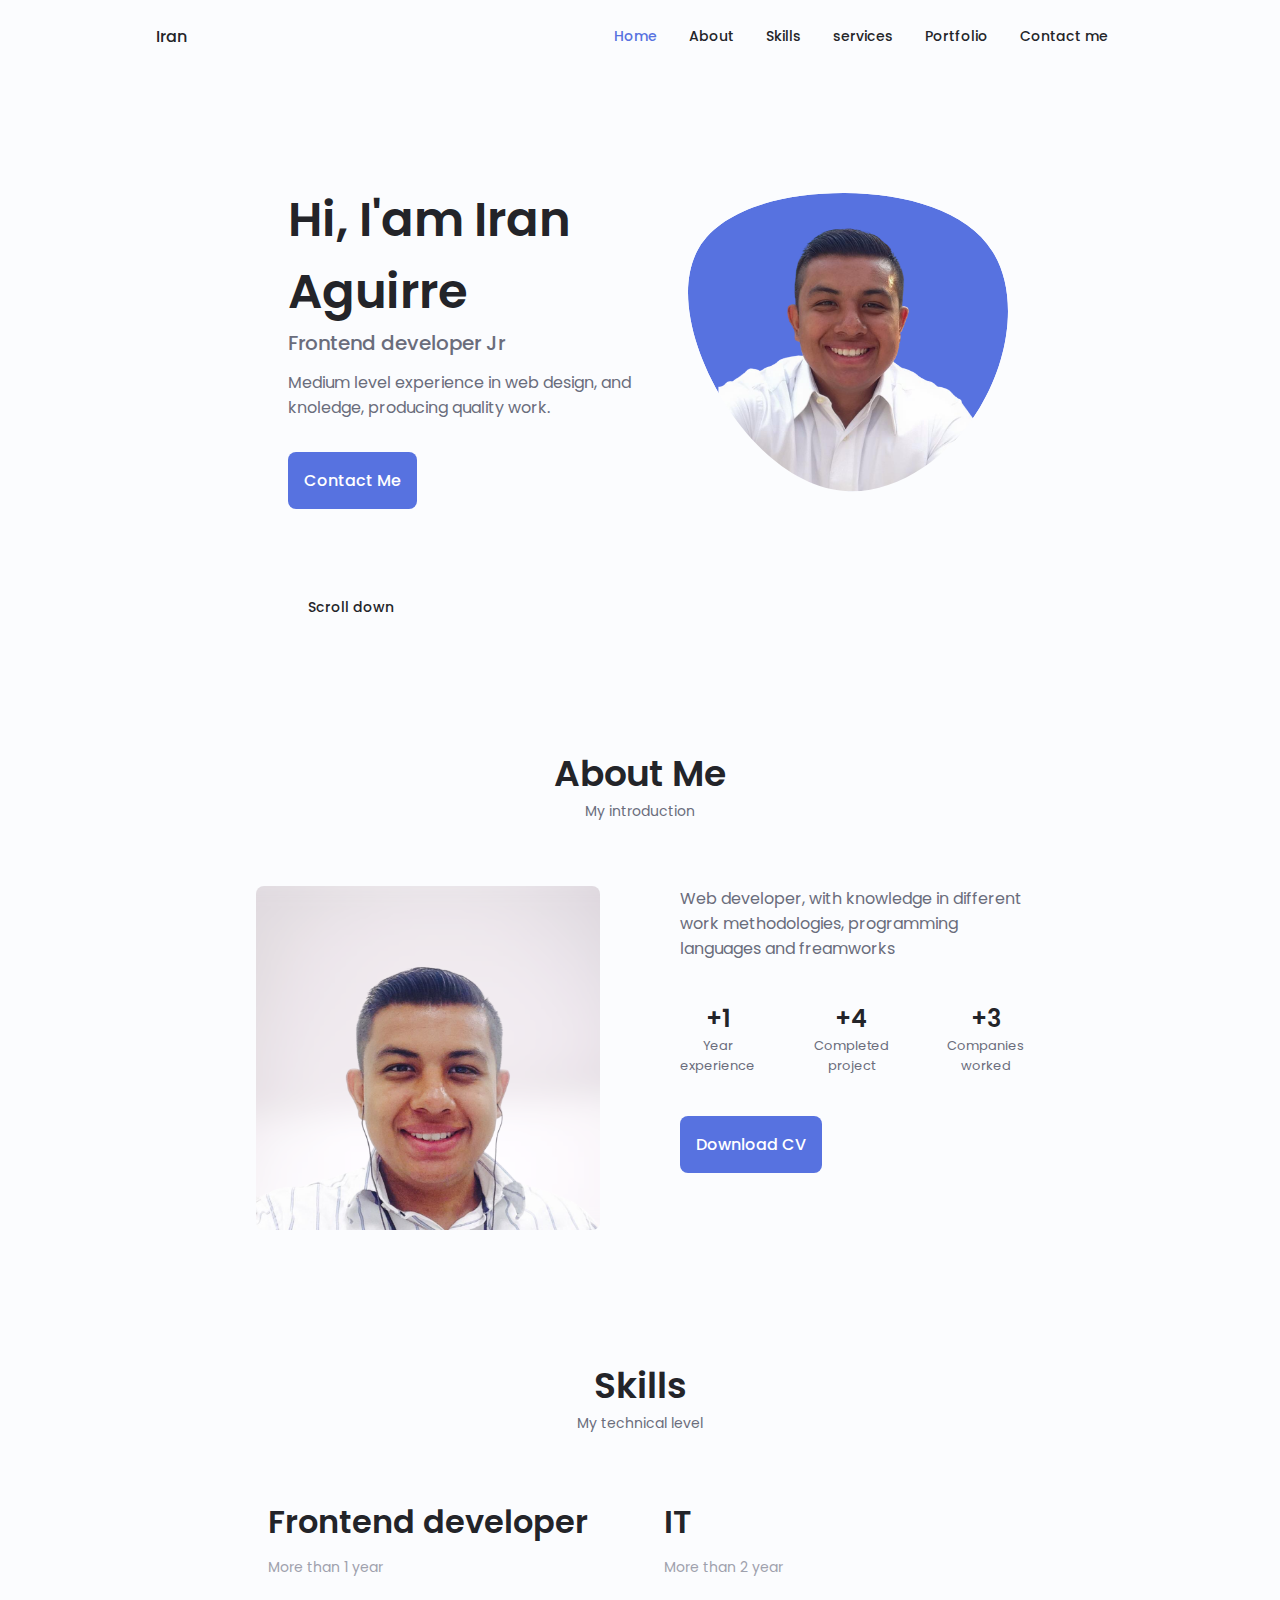
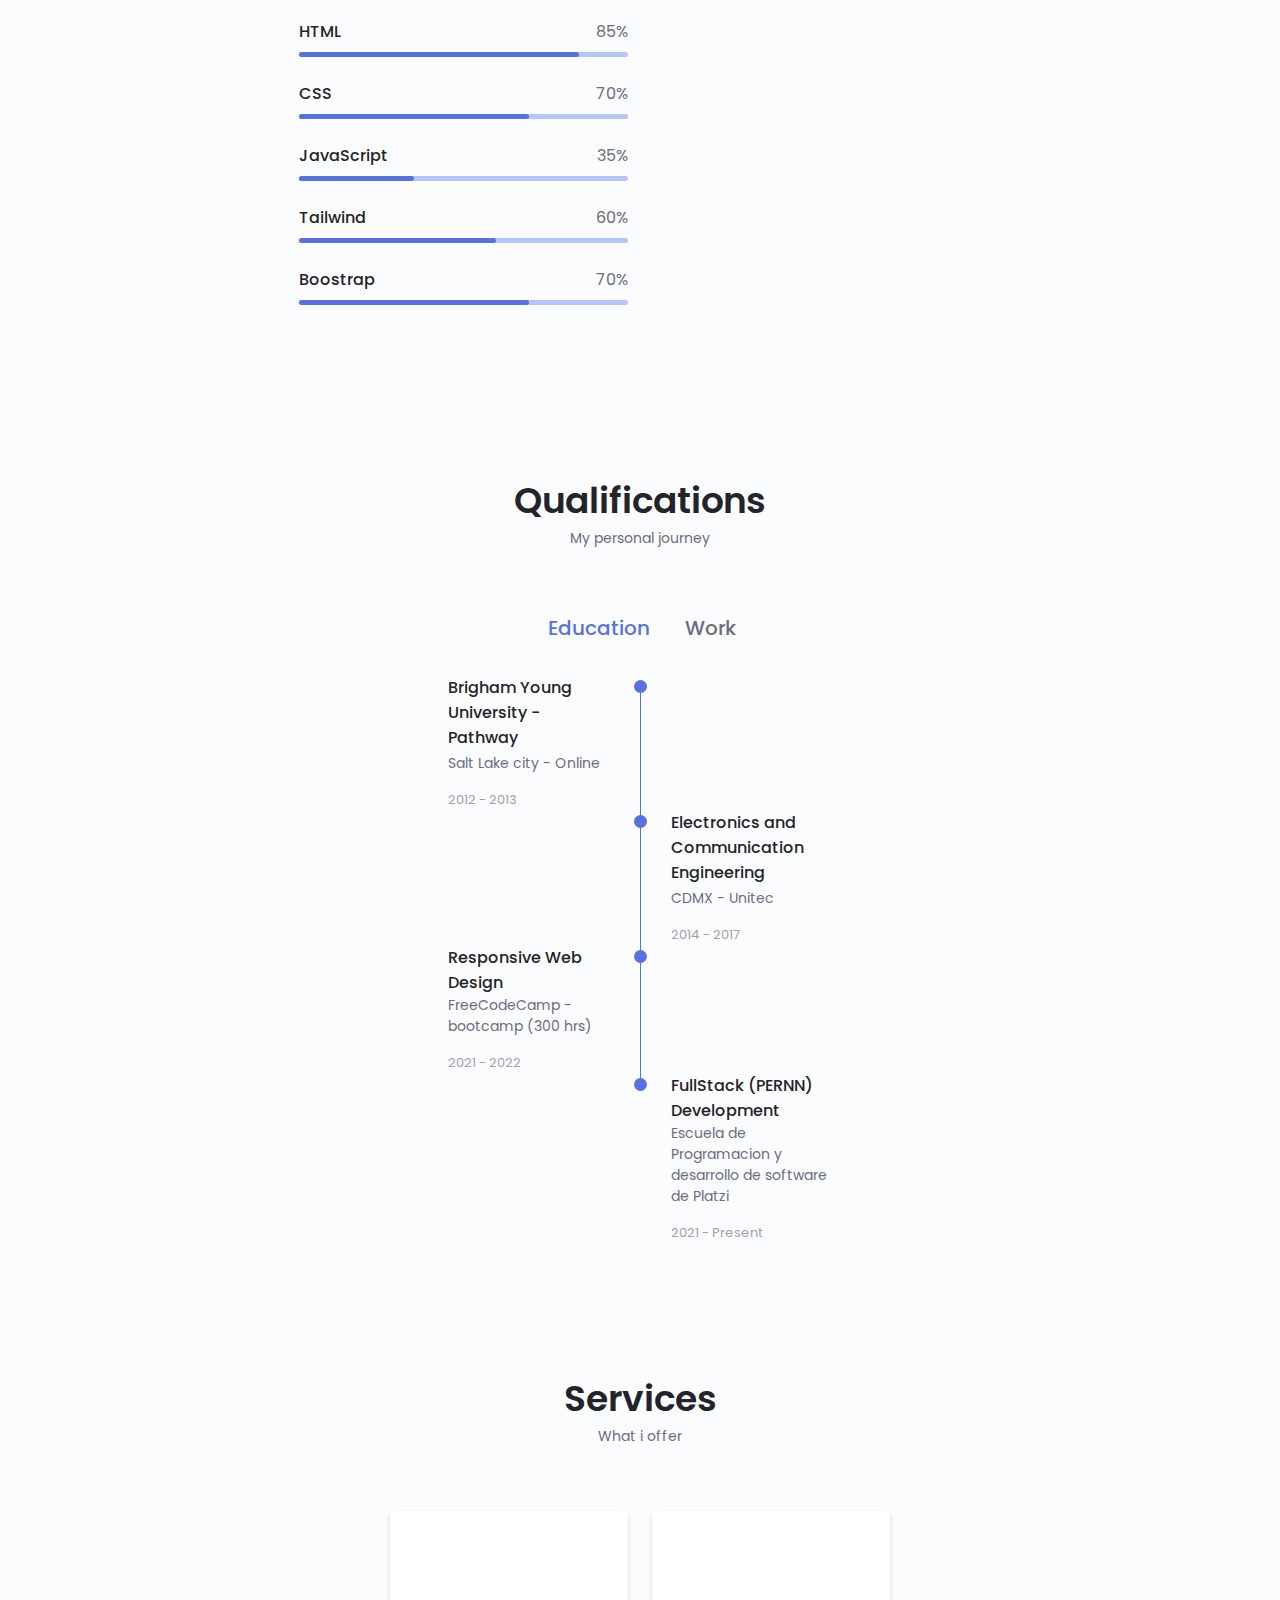
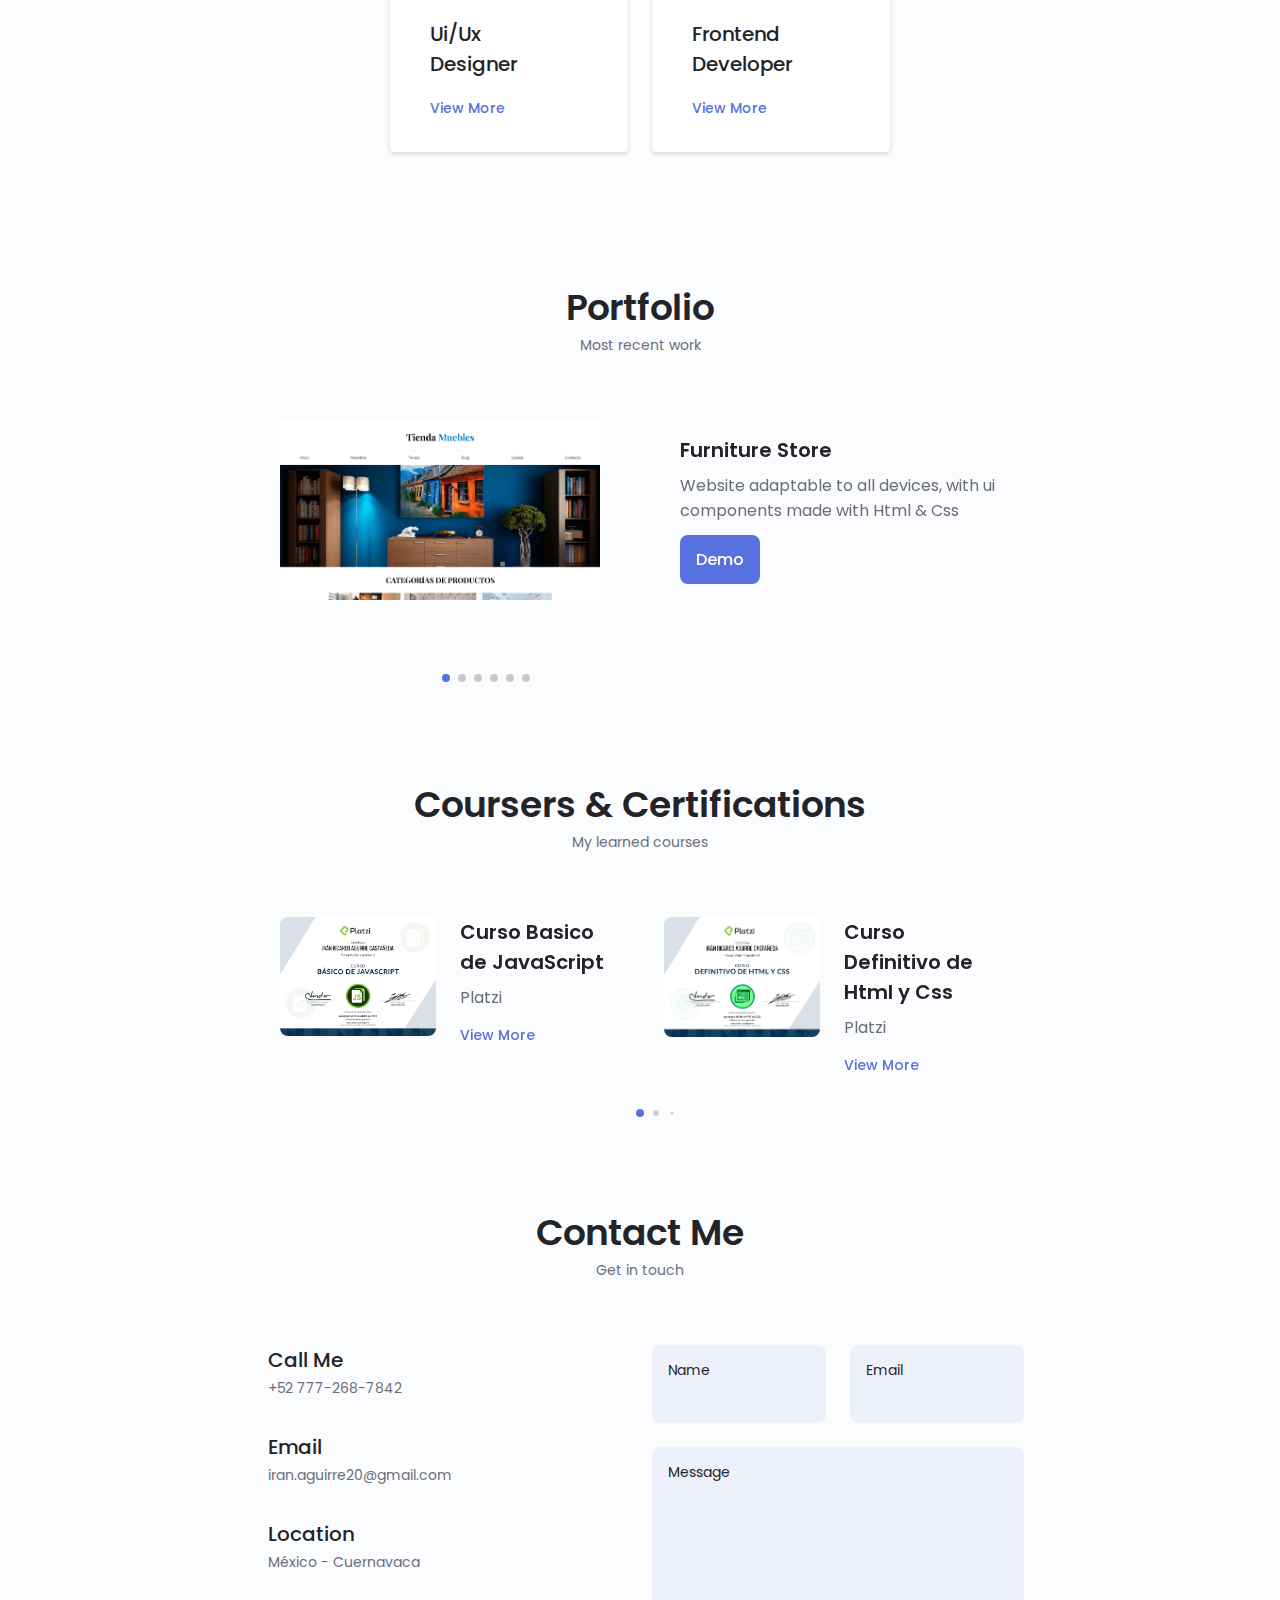
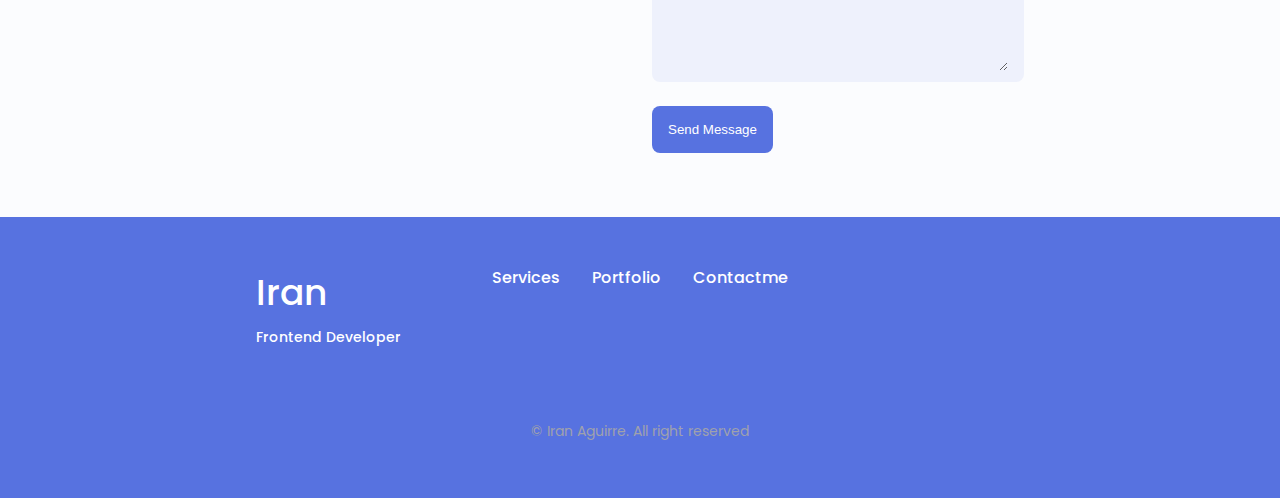
==== index.html @ 3c0501d8 "first commit" ====
<!DOCTYPE html>
    <html lang="en">
    <head>
        <meta charset="UTF-8">
        <meta name="viewport" content="width=device-width, initial-scale=1.0">

        <!--==================== UNICONS ====================-->
        <link rel="stylesheet" href="https://unicons.iconscout.com/release/v4.0.0/css/line.css">
        
        <!--==================== SWIPER CSS ====================-->
        <link rel="stylesheet" href="assets/css/swiper-bundle.min.css">
        
        <!--==================== CSS ====================-->
        <link rel="preconnect" href="https://fonts.googleapis.com">
        <link rel="preconnect" href="https://fonts.gstatic.com" crossorigin>
        <link href="https://fonts.googleapis.com/css2?family=Poppins:wght@400;500;600&display=swap" rel="stylesheet"> 
        <link rel="stylesheet" href="./assets/css/styles.css">

        <title>Responsive Portfolio Website</title>
    </head>
    <body>
        <!--==================== HEADER ====================-->
        <header class="header" id="header">
            <nav class="nav container">
                <a href="#" class="nav__logo">Iran</a>

                <div class="nav__menu" id="nav-menu">
                    <ul class="nav__list grid" >
                        <li class="nav__item">
                            <a href="#home" class="nav__link active-link">
                                <i class="uil uil-estate nav__icon"></i> Home
                            </a>
                        </li>
                        <li class="nav__item">
                            <a href="#about" class="nav__link">
                                <i class="uil uil-user nav__icon"></i> About
                            </a>
                        </li>
                        <li class="nav__item">
                            <a href="#skills" class="nav__link">
                                <i class="uil uil-file-alt nav__icon"></i> Skills
                            </a>
                        </li>
                        <li class="nav__item">
                            <a href="#services" class="nav__link">
                                <i class="uil uil-file-alt nav__icon"></i> services
                            </a>
                        </li>
                        <li class="nav__item">
                            <a href="#portfolio" class="nav__link">
                                <i class="uil uil-scenery nav__icon"></i> Portfolio
                            </a>
                        </li>
                        <li class="nav__item">
                            <a href="#contact" class="nav__link">
                                <i class="uil uil-message nav__icon"></i> Contact me
                            </a>
                        </li>
                    </ul>
                    <i class="uil uil-times nav__close" id="nav-close"></i>
                </div>
                <div class="nav__btns">
                    <!-- Theme change button -->
                    <i class="uil uil-moon change-theme" id="theme-button"></i>


                    <div class="nav__toggle" id="nav-toggle">
                        <i class="uil uil-apps"></i>
                    </div>
                </div>
            </nav>
        </header>

        <!--==================== MAIN ====================-->
        <main class="main">
            <!--==================== HOME ====================-->
            <section class="home section" id="home">
                <div class="home__container container grid">
                    <div class="home__content grid">
                        <div class="home__social">
                            <a href="https://www.linkedin.com/in/iran-aguirre-657a30101" target="_blank" class="home__social-icon">
                                <i class="uil uil-linkedin"></i>
                            </a>
                            
                            <a href="https://github.com/iaguirre19" target="_blank" class="home__social-icon">
                                <i class="uil uil-github"></i>
                            </a>
                        </div>
                        <div class="home__img">
                            <svg class="home__blob" viewBox="0 0 200 187" xmlns="http://www.w3.org/2000/svg" xmlns:xlink="http://www.w3.org/1999/xlink">
                                <mask id="mask0" mask-type="alpha">
                                    <path d="M190.312 36.4879C206.582 62.1187 201.309 102.826 182.328 134.186C163.346 165.547 
                                    130.807 187.559 100.226 186.353C69.6454 185.297 41.0228 161.023 21.7403 129.362C2.45775 
                                    97.8511 -7.48481 59.1033 6.67581 34.5279C20.9871 10.1032 59.7028 -0.149132 97.9666 
                                    0.00163737C136.23 0.303176 174.193 10.857 190.312 36.4879Z"/>
                                </mask>
                                <g mask="url(#mask0)">
                                    <path d="M190.312 36.4879C206.582 62.1187 201.309 102.826 182.328 134.186C163.346 
                                    165.547 130.807 187.559 100.226 186.353C69.6454 185.297 41.0228 161.023 21.7403 
                                    129.362C2.45775 97.8511 -7.48481 59.1033 6.67581 34.5279C20.9871 10.1032 59.7028 
                                    -0.149132 97.9666 0.00163737C136.23 0.303176 174.193 10.857 190.312 36.4879Z"/>

                                    <image class="home__blob-img" x="19" y="-40" href="/assets/img/fotodeperfil-removebg-preview.png"/>
                                </g>
                            </svg>
                        </div>
                        <div class="home__data">
                            <h1 class="home__title">Hi, I'am Iran Aguirre</h1>
                            <h3 class="home__subtitle">Frontend developer Jr</h3>
                            <p class="home__description">Medium level experience in web design, and knoledge, producing quality work.</p>
                            <a href="#contact" class="button button--flex">
                                Contact Me <i class="uil uil-message"></i>
                            </a>
                        </div>
                    </div>
                    <div class="home__scroll">
                        <a href="#about" class="home__scroll-button button--flex">
                            <i class="uil uil-mouse-alt home__scroll-mouse"></i>
                            <span class="home__scroll-name">Scroll down</span>
                            <i class="uil uil-arrow-down home__scroll-arrow"></i>
                        </a>
                    </div>
                </div>
            </section>

            <!--==================== ABOUT ====================-->
            <section class="about section" id="about">
                <h2 class="section__title">About Me</h2>
                <span class="section__subtitle">My introduction</span>

                <div class="about__container container grid">
                    <img src="assets/img/IMG_9918-removebg-preview(1).png" alt="image" class="about__img">
                    
                    <div class="about__data">
                        <p class="about__description">Web developer, with knowledge in different work methodologies, programming languages ​​and freamworks</p>

                        <div class="about__info">
                            <div>
                                <span class="about__info-title">+1</span>
                                <span class="about__info-name">Year <br> experience</span>
                            </div>
                            <div>
                                <span class="about__info-title">+4</span>
                                <span class="about__info-name">Completed <br> project</span>
                            </div>
                            <div>
                                <span class="about__info-title">+3</span>
                                <span class="about__info-name">Companies <br> worked</span>
                            </div>
                        </div>
                        <div class="about__buttons">
                            <a download="assets/pdf/cv-iranaguirre.pdf" href="assets/pdf/cv-iranaguirre.pdf" target="_blank" class="button button--flex">
                            Download CV <i class="uil uil-download-alt button__icon"></i>
                            </a>
                        </div>
                    </div>
                </div>

            </section>

            <!--==================== SKILLS ====================-->
            <section class="skills section" id="skills">
                <h2 class="section__title">Skills</h2>
                <span class="section__subtitle">
                    My technical level
                </span>
                <div class="skills__container container grid">
                    <!--------------Skills 1-------------->
                        <div class="skills__content skills__open">
                            <div class="skills__header">
                                <i class="uil uil-brackets-curly skills__icon"></i>
                                <div>
                                    <h1 class="skills__titles">Frontend developer</h1>
                                    <span class="skills__subtitle">More than 1 year</span>
                                </div>
                                <i class="uil uil-angle-down skills__arrow"></i>
                            </div>
                            <div class="skills__list grid">
                                <div class="skills__data">
                                    <div class="skills__titles">
                                        <h3 class="skills__name">HTML</h3>
                                        <span class="skills__number">85%</span>
                                    </div>
                                    <div class="skills__bar">
                                        <span class="skills__percentage skills__html"></span>
                                    </div>
                                </div>
                                <div class="skills__data">
                                    <div class="skills__titles">
                                        <h3 class="skills__name">CSS</h3>
                                        <span class="skills__number">70%</span>
                                    </div>
                                    <div class="skills__bar">
                                        <span class="skills__percentage skills__css"></span>
                                    </div>
                                </div>
                                <div class="skills__data">
                                    <div class="skills__titles">
                                        <h3 class="skills__name">JavaScript</h3>
                                        <span class="skills__number">35%</span>
                                    </div>
                                    <div class="skills__bar">
                                        <span class="skills__percentage skills__js"></span>
                                    </div>
                                </div>
                                <div class="skills__data">
                                    <div class="skills__titles">
                                        <h3 class="skills__name">Tailwind</h3>
                                        <span class="skills__number">60%</span>
                                    </div>
                                    <div class="skills__bar">
                                        <span class="skills__percentage skills__tailwind"></span>
                                    </div>
                                </div>
                                <div class="skills__data">
                                    <div class="skills__titles">
                                        <h3 class="skills__name">Boostrap</h3>
                                        <span class="skills__number">70%</span>
                                    </div>
                                    <div class="skills__bar">
                                        <span class="skills__percentage skills__boostrap"></span>
                                    </div>
                                </div>
                            </div>
                        </div>
                        <!--------------Skills 2-------------->
                        <div class="skills__content skills__close">
                            <div class="skills__header">
                                <i class="uil uil-server-network skills__icon"></i>
                                <div>
                                    <h1 class="skills__titles">IT</br></h1>
                                    <span class="skills__subtitle">More than 2 year</span>
                                </div>
                                <i class="uil uil-angle-down skills__arrow"></i>
                            </div>
                            <div class="skills__list grid">
                                <div class="skills__data">
                                    <div class="skills__titles">
                                        <h3 class="skills__name">Networks</h3>
                                        <span class="skills__number">40%</span>
                                    </div>
                                    <div class="skills__bar">
                                        <span class="skills__percentage skills__php"></span>
                                    </div>
                                </div>
                                <div class="skills__data">
                                    <div class="skills__titles">
                                        <h3 class="skills__name">Windows Server</h3>
                                        <span class="skills__number">50%</span>
                                    </div>
                                    <div class="skills__bar">
                                        <span class="skills__percentage skills__node"></span>
                                    </div>
                                </div>
                                <div class="skills__data">
                                    <div class="skills__titles">
                                        <h3 class="skills__name">Cisco SASD Advanced Video Player or VSOM</h3>
                                        <span class="skills__number">75%</span>
                                    </div>
                                    <div class="skills__bar">
                                        <span class="skills__percentage skills__firebase"></span>
                                    </div>
                                </div>
                                <div class="skills__data">
                                    <div class="skills__titles">
                                        <h3 class="skills__name">Veeam Backup</h3>
                                        <span class="skills__number">60%</span>
                                    </div>
                                    <div class="skills__bar">
                                        <span class="skills__percentage skills__python"></span>
                                    </div>
                                </div>
                                <div class="skills__data">
                                    <div class="skills__titles">
                                        <h3 class="skills__name">Cisco Physical Access Manager</h3>
                                        <span class="skills__number">75%</span>
                                    </div>
                                    <div class="skills__bar">
                                        <span class="skills__percentage skills__cpam"></span>
                                    </div>
                                </div>
                            </div>
                        </div>
                        <!--------------Skills 3-------------->
                        <!-- <div class="skills__content skills__close">
                            <div class="skills__header">
                                <i class="uil uil-swatchbook skills__icon"></i>
                                <div>
                                    <h1 class="skills__titles">Designer</h1>
                                    <span class="skills__subtitle">More than 2 year</span>
                                </div>
                                <i class="uil uil-angle-down skills__arrow"></i>
                            </div>
                            <div class="skills__list grid">
                                <div class="skills__data">
                                    <div class="skills__titles">
                                        <h3 class="skills__name">Figma</h3>
                                        <span class="skills__number">50%</span>
                                    </div>
                                    <div class="skills__bar">
                                        <span class="skills__percentage skills__figma"></span>
                                    </div>
                                </div>
                                <div class="skills__data">
                                    <div class="skills__titles">
                                        <h3 class="skills__name">Sketch</h3>
                                        <span class="skills__number">70%</span>
                                    </div>
                                    <div class="skills__bar">
                                        <span class="skills__percentage skills__sketch"></span>
                                    </div>
                                </div>
                                <div class="skills__data">
                                    <div class="skills__titles">
                                        <h3 class="skills__name">Photoshop</h3>
                                        <span class="skills__number">40%</span>
                                    </div>
                                    <div class="skills__bar">
                                        <span class="skills__percentage skills__photoshop"></span>
                                    </div>
                                </div>
                            </div>
                        </div> -->
                    </div>
                </div>
                
            </section>

            <!--==================== QUALIFICATION ====================-->
            <section class="qualification section">
                <h2 class="section__title">Qualifications</h2>
                <span class="section__subtitle">My personal journey</span>

                <div class="qualification__container container">
                    <div class="qualification__tabs">
                        <div class="qualification__button button--flex qualification__active" data-target='#education'>
                            <i class="uil uil-graduation-cap qualification__icon"></i> Education
                        </div>
                        <div class="qualification__button button--flex qualification__work" data-target="#work">
                            <i class="uil uil-briefcase-alt qualification__icon"></i> Work
                        </div>
                    </div>

                    <div class="qualification__sections">
            <!--==================== QUALIFICATION content 1 ====================-->
                        <div class="qualification__content qualification__active" data-content id="education">
            <!--==================== QUALIFICATION 1 ====================-->
                            <div class="qualification__data">
                                <div>
                                    <h3 class="qualification__title">Brigham Young University - Pathway</h3>
                                    <span class="qualification__subtitle">Salt Lake city - Online</span>
                                    <div class="qualification__calendar">
                                        <i class="uil uil-calendar-alt"></i>
                                        2012 - 2013
                                    </div>
                                </div>
                                <div>
                                    <span class="qualification__rounder"></span>
                                    <span class="qualification__line"></span>
                                </div>
                            </div>
        <!--==================== QUALIFICATION 2 ====================-->
                            <div class="qualification__data">
                                <div></div>
                                <div>
                                    <span class="qualification__rounder"></span>
                                    <span class="qualification__line"></span>
                                </div>

                                <div>
                                    <h3 class="qualification__title">Electronics and Communication Engineering</h3>
                                    <span class="qualification__subtitle">CDMX - Unitec</span>
                                    <div class="qualification__calendar">
                                        <i class="uil uil-calendar-alt"></i>
                                        2014 - 2017
                                    </div>
                                </div>
                            </div>
            <!--==================== QUALIFICATION 3 ====================-->
                            <div class="qualification__data">
                                <div>
                                    <h3 class="qualification__title">Responsive Web Design</h3>
                                    <span class="qualification__subtitle">FreeCodeCamp - bootcamp (300 hrs) </span>
                                    <div class="qualification__calendar">
                                        <i class="uil uil-calendar-alt"></i>
                                        2021 - 2022
                                    </div>
                                </div>
                                <div>
                                    <span class="qualification__rounder"></span>
                                    <span class="qualification__line"></span>
                                </div>
                            </div>
            <!--==================== QUALIFICATION 4 ====================-->
                            <div class="qualification__data">
                                <div></div>
                                <div>
                                    <span class="qualification__rounder"></span>
                                    <!-- <span class="qualification__line"></span> -->
                                </div>
                                <div>
                                    <h3 class="qualification__title">FullStack (PERNN) Development</h3>
                                    <span class="qualification__subtitle">Escuela de Programacion y desarrollo de software de Platzi</span>
                                    <div class="qualification__calendar">
                                        <i class="uil uil-calendar-alt"></i>
                                        2021 - Present
                                    </div>
                                </div>
                            </div>
                        </div>
                        <div class="qualification__content" data-content id="work">
            <!--==================== QUALIFICATION 2 ====================-->
                            <div class="qualification__data">
                                <div>
                                    <h3 class="qualification__title">Design of a metropolitan networks</h3>
                                    <span class="qualification__subtitle">Redline Telecommunications</span>
                                    <div class="qualification__calendar">
                                        <i class="uil uil-calendar-alt"></i>
                                        2011 - 2012
                                    </div>
                                </div>
                                <div>
                                    <span class="qualification__rounder"></span>
                                    <span class="qualification__line"></span>
                                </div>
                            </div>
            <!--==================== QUALIFICATION 2 ====================-->
                            <div class="qualification__data">
                                <div></div>
                                
                                <div>
                                    <span class="qualification__rounder"></span>
                                    <span class="qualification__line"></span>
                                </div>
                                
                                <div>
                                    <h3 class="qualification__title">Implementation Support Engineer</h3>
                                    <span class="qualification__subtitle">INT Intelligence and Telecom Technologies México SA de CV</span>
                                    <div class="qualification__calendar">
                                        <i class="uil uil-calendar-alt"></i>
                                        2015 - 2017
                                    </div>
                                </div>
                            </div>
            <!--==================== QUALIFICATION 3 ====================-->
                            <div class="qualification__data">
                                <div>
                                    <h3 class="qualification__title">Sales  Representative</h3>
                                    <span class="qualification__subtitle">Brighthaus LLC - Las Vegas, NV</span>
                                    <div class="qualification__calendar">
                                        <i class="uil uil-calendar-alt"></i>
                                        2018 - 2022
                                    </div>
                                </div>
                                <div>
                                    <span class="qualification__rounder"></span>
                                    <!-- <span class="qualification__line"></span> -->
                                </div>
                            </div>
            <!--==================== QUALIFICATION 4 ====================-->
                            
                        </div>
                    </div>
                    
                </div>
            </section>

            <!--==================== SERVICES ====================-->
            <section class="services section" id="services">
                <h2 class="section__title">Services</h2>
                <span class="section__subtitle">What i offer</span>
                
                
                
                <div class="services__container container grid">
            <!--==================== SERVICES 1====================-->
                    <div class="services__content">
                        <div>
                            <i class="uil uil-web-grid-alt services__icon"></i>
                            <h3 class="services__title">Ui/Ux <br> Designer</h3>
                        </div>
                        <span class="button button--flex button--small button--link services__button">
                            View More
                            <i class="uil uil-arrow-right button__icon"></i>
                        </span>
                        <div class="services__modal">
                            <div class="services__modal-content">
                                <h4 class="services__modal-title">Ui/Ux <br> Designer</h4>
                                <i class="uil uil-times services__modal-close"></i>
                                <ul class="services__modal-services grid">
                                    <li class="services__modal-services">
                                        <i class="uil uil-check-circle services__modal-icon"></i>
                                        <p>I develop the user interface.</p>
                                    </li>
                                </ul>
                                <ul class="services__modal-services grid">
                                    <li class="services__modal-services">
                                        <i class="uil uil-check-circle services__modal-icon"></i>
                                        <p>Web page Development.</p>
                                    </li>
                                </ul>
                                <ul class="services__modal-services grid">
                                    <li class="services__modal-services">
                                        <i class="uil uil-check-circle services__modal-icon"></i>
                                        <p>I create ux element interactions.</p>
                                    </li>
                                </ul>
                                <ul class="services__modal-services grid">
                                    <li class="services__modal-services">
                                        <i class="uil uil-check-circle services__modal-icon"></i>
                                        <p>I position your company brand.</p>
                                    </li>
                                </ul>
                            </div>
                        </div>
                    </div>
            <!--==================== SERVICES 2====================-->
                    <div class="services__content">
                        <div>
                            <i class="uil uil-arrow services__icon"></i>
                            <h3 class="services__title">Frontend <br> Developer</h3>
                        </div>
                        <span class="button button--flex button--small button--link services__button">
                            View More
                            <i class="uil uil-arrow-right button__icon"></i>
                        </span>
                        <div class="services__modal">
                            <div class="services__modal-content">
                                <h4 class="services__modal-title">Frontend <br> Developer</h4>
                                <i class="uil uil-times services__modal-close"></i>
                                <ul class="services__modal-services grid">
                                    <li class="services__modal-services">
                                        <i class="uil uil-check-circle services__modal-icon"></i>
                                        <p>I develop the user interface.</p>
                                    </li>
                                </ul>
                                <ul class="services__modal-services grid">
                                    <li class="services__modal-services">
                                        <i class="uil uil-check-circle services__modal-icon"></i>
                                        <p>Web page Development.</p>
                                    </li>
                                </ul>
                                <ul class="services__modal-services grid">
                                    <li class="services__modal-services">
                                        <i class="uil uil-check-circle services__modal-icon"></i>
                                        <p>Best practices and work ethic.</p>
                                    </li>
                                </ul>
                                <ul class="services__modal-services grid">
                                    <li class="services__modal-services">
                                        <i class="uil uil-check-circle services__modal-icon"></i>
                                        <p>Implementation of new technologies
                                                                                .</p>
                                    </li>
                                </ul>
                            </div>
                        </div>
                    </div>
            <!--==================== SERVICES 3====================-->
                    <!-- <div class="services__content">
                        <div>
                            <i class="uil uil-pen services__icon"></i>
                            <h3 class="services__title">Branding <br> Designer</h3>
                        </div>
                        <span class="button button--flex button--small button--link services__button">
                            View More
                            <i class="uil uil-arrow-right button__icon"></i>
                        </span>
                        <div class="services__modal">
                            <div class="services__modal-content">
                                <h4 class="services__modal-title">Branding <br> Designer</h4>
                                <i class="uil uil-times services__modal-close"></i>
                                <ul class="services__modal-services grid">
                                    <li class="services__modal-services">
                                        <i class="uil uil-check-circle services__modal-icon"></i>
                                        <p>I develop the user interface.</p>
                                    </li>
                                </ul>
                                <ul class="services__modal-services grid">
                                    <li class="services__modal-services">
                                        <i class="uil uil-check-circle services__modal-icon"></i>
                                        <p>Web page Development.</p>
                                    </li>
                                </ul>
                                <ul class="services__modal-services grid">
                                    <li class="services__modal-services">
                                        <i class="uil uil-check-circle services__modal-icon"></i>
                                        <p>I create ux element interactions.</p>
                                    </li>
                                </ul>
                                <ul class="services__modal-services grid">
                                    <li class="services__modal-services">
                                        <i class="uil uil-check-circle services__modal-icon"></i>
                                        <p>I position your company brand.</p>
                                    </li>
                                </ul>
                            </div>
                        </div>
                    </div> -->
                </div>
            </section>

            <!--==================== PORTFOLIO ====================-->
            <section class="portfolio section" id="portfolio">
                <h2 class="section__title">Portfolio</h2>
                <span class="section__subtitle">Most recent work</span>

                <div class="portfolio__container container swiper mySwiper">
                    <div class="swiper-wrapper">
                        <div class="portfolio__content grid swiper-slide">
                            <img src="assets/img/imagenesparaportafolio/tienda-muebles-min.png"  alt="imagen project 1" class="portfolio__img">
                            
                            <div class="portfolio__data">
                                <h3 class="portfolio__title">Furniture Store</h3>
                                <p class="portfolio__description">Website adaptable to all  devices, with ui components made with Html & Css</p>
                                <a href="https://tienda-cuernamoda.netlify.app/"    target="_blank" class="button button--flex button--small   portfolio__button" >
                                    Demo <i class="uil uil-arrow-right button__icon"></i>
                                </a>
                            </div>
                        </div>

            <!--======================== Portofolio 2 =======================-->
                        <div class="portfolio__content grid swiper-slide">
                            <img src="assets/img/imagenesparaportafolio/tienda-de-audifonos.png" alt="imagen project 1" class="portfolio__img">

                            <div class="portfolio__data">
                                <h3 class="portfolio__title">TechPRO Store</h3>
                                <p class="portfolio__description">Website adaptable to all  devices, with ui components and animated interactions made with Html & Css</p>
                                <a href="https://techproaudifonos.netlify.app/"     target="_blank" class="button button--flex button--small    portfolio__button">
                                    Demo <i class="uil uil-arrow-right button__icon"></i>
                                </a>
                            </div>
                        </div>

            <!--======================== Portofolio 3 =======================-->
                        <div class="portfolio__content grid swiper-slide">
                            <img src="assets/img/imagenesparaportafolio/task-dashboard-desktop.png" alt="imagen project 1" class="portfolio__img">
                            
                            <div class="portfolio__data">
                                <h3 class="portfolio__title">Task Dashboard <>(Desktop)</   span></h3>
                                <p class="portfolio__description">task board, ios style with background mirror effect made with Html and Css</p>
                                <a href="https://task-glass.netlify.app/" target="_blank"   class="button button--flex button--small portfolio__button">
                                    Demo <i class="uil uil-arrow-right button__icon"></i>
                                </a>
                            </div>
                        </div>

            <!--======================== Portofolio 4 =======================-->
                        <div class="portfolio__content grid swiper-slide">
                            <img src="assets/img/imagenesparaportafolio/Rock-scisors-and-paper-remas.png" alt="imagen project 1" class="portfolio__img">

                            <div class="portfolio__data">
                                <h3 class="portfolio__title">Rock, paper and Scissors game</h3>
                                <p class="portfolio__description">Classic rock paper scissors game, with animated interactions, implemented With Html, Css and JavaScript languages</p>
                                <a href="https://rockpaperandscissors20.netlify.app/"   target="_blank" class="button button--flex button--small  portfolio__button">
                                    Demo <i class="uil uil-arrow-right button__icon"></i>
                                </a>
                            </div>
                        </div>
            <!--======================== Portofolio 5 =======================-->
                        <div class="portfolio__content grid swiper-slide">
                            <img src="assets/img/imagenesparaportafolio/cupon-descuentos.png"   alt="imagen project 1" class="portfolio__img">

                            <div class="portfolio__data">
                                <h3 class="portfolio__title">Discount Coupon</h3>
                                <p class="portfolio__description">Amazon-style discount coupon book, with different products for sale. there are 3 coupons which the user can use to get a discount</p>
                                <a href="https://descuentospltz.netlify.app/" target="_blank"   class="button button--flex button--small portfolio__button">
                                    Demo <i class="uil uil-arrow-right button__icon"></i>
                                </a>
                            </div>
                        </div>
            <!--======================== Portofolio 6 =======================-->
                        <div class="portfolio__content grid swiper-slide">
                            <img src="assets/img/imagenesparaportafolio/arquitectura-bosques.png" alt="imagen project 1" class="portfolio__img">

                            <div class="portfolio__data">
                                <h3 class="portfolio__title">Arquitectura Bosques</h3>
                                <p class="portfolio__description">Website adaptable to all  devices, with ui components and animated interactions</p>
                                <a href="https://lucent-lokum-23356b.netlify.app/"  target="_blank" class="button button--flex button--small     portfolio__button">
                                    Demo <i class="uil uil-arrow-right button__icon"></i>
                                </a>
                            </div>
                        </div>
            <!-- ======================== Portofolio 7 =======================
                        <div class="portfolio__content grid swiper-slide">
                            <img src="assets/img/portfolio1.jpg" alt="imagen project 1"     class="portfolio__img">

                            <div class="portfolio__data">
                                <h3 class="portfolio__title">Modern Website</h3>
                                <p class="portfolio__description">Website adaptable to all  devices, with ui components and animated interactions</p>
                                <a href="#" target="_blank" class="button button--flex  button--small portfolio__button">
                                    Demo <i class="uil uil-arrow-right button__icon"></i>
                                </a>
                            </div>
                        </div> -->
                    </div>
            <!--======================== Portofolio 1 =======================-->
                    <div class="swiper-button-next">
                        <i class="uil uil-angle-right-b swiper-portfolio-icon"></i>
                    </div>
                    <div class="swiper-button-prev">
                        <i class="uil uil-angle-left-b swiper-portfolio-icon"></i>
                    </div>

                    <div class="swiper-pagination"></div>
                </div>
            </section>
            <!-- ========================coursers=============================== -->
            <section class="coursers section" id="coursers">
                <h2 class="section__title">Coursers & Certifications</h2>
                <span class="section__subtitle">My learned courses</span>
            <!-- se activa cuando hacemos el javascript -->
                <div class="coursers__container container swiper mySwiper">
                    <div class="swiper-wrapper">
            <!--======================== Coursers 1 =======================-->
                        <div class="coursers__content grid swiper-slide">
                            <img src="assets/img/certificados/basicoJavaScript.png"  alt="imagen project 1" class="coursers__img">
                            
                            <div class="coursers__data">
                                <h3 class="coursers__title">Curso Basico de JavaScript</h3>
                                <p class="coursers__description">Platzi</p>
                                <a href="https://platzi.com/p/iaguirre/curso/1814-basico-javascript/diploma/detalle/" target="_blank" class="button button--flex button--small button--link services__button">
                                    View More
                                    <i class="uil uil-arrow-right button__icon"></i>
                                </a>
                            </div>
                        </div>
            <!--======================== Coursers 2 =======================-->
                        <div class="coursers__content grid swiper-slide">
                            <img src="assets/img/certificados/defenitivocsshtml.png"  alt="imagen project 1" class="coursers__img">
                            
                            <div class="coursers__data">
                                <h3 class="coursers__title">Curso Definitivo de Html y Css</h3>
                                <p class="coursers__description">Platzi</p>
                                <a href="https://platzi.com/p/iaguirre/curso/2008-html-css/diploma/detalle/" target="_blank" class="button button--flex button--small button--link services__button">
                                    View More
                                    <i class="uil uil-arrow-right button__icon"></i>
                                </a>
                            </div>
                        </div>
            <!--======================== Coursers 3 =======================-->
                        <div class="coursers__content grid swiper-slide">
                            <img src="assets/img/certificados/freecodecamp.png"  alt="imagen project 1" class="coursers__img">
                            
                            <div class="coursers__data">
                                <h3 class="coursers__title">Responsive Web Design</h3>
                                <p class="coursers__description">FreeCodeCamp</p>
                                <a href="https://www.freecodecamp.org/certification/fccff02b2f4-7891-4fc8-a718-5ffa6c4b3567/responsive-web-design" target="_blank" class="button button--flex button--small button--link services__button">
                                    View More
                                    <i class="uil uil-arrow-right button__icon"></i>
                                </a>
                            </div>
                        </div>
            <!--======================== Coursers 4 =======================-->
                        <div class="coursers__content grid swiper-slide">
                            <img src="assets/img/certificados/practicofrontenddeveloper.png"  alt="imagen project 1" class="coursers__img">
                            
                            <div class="coursers__data">
                                <h3 class="coursers__title">Curso Practico de Frontend Developer</h3>
                                <p class="coursers__description">Platzi</p>
                                <a href="https://platzi.com/p/iaguirre/curso/2477-frontend-developer-practico/diploma/detalle" target="_blank" class="button button--flex button--small button--link services__button">
                                    View More
                                    <i class="uil uil-arrow-right button__icon"></i>
                                </a>
                            </div>
                        </div>
                    </div>
            <!--======================== Coursers swiper =======================-->
                    <div class="swiper-pagination swiper-pagination-coursers"></div>
                </div>
            </section>
            <!--==================== CONTACT ME ====================-->
            <section class="contact section" id="contact">
                <h2 class="section__title">Contact Me</h2>
                <span class="section__subtitle">Get in touch</span>

                <div class="contact__container container grid">
                    <div>
                        <div class="contact__information">
                            <i class="uil uil-phone contact__icon"></i>

                            <div>
                                <h3 class="contact__title">Call Me</h3>
                                <span class="contact__subtitle">+52 777-268-7842</span>
                            </div>
                        </div>
                    
                        <div class="contact__information">
                            <i class="uil uil-envelope contact__icon"></i>
                        
                            <div>
                                <h3 class="contact__title">Email</h3>
                                <span class="contact__subtitle">iran.aguirre20@gmail.com</span>
                            </div>
                        </div>
                    
                        <div class="contact__information">
                            <i class="uil uil-map-marker contact__icon "></i>
                        
                            <div>
                                <h3 class="contact__title">Location</h3>
                                <span class="contact__subtitle">México - Cuernavaca</span>
                            </div>
                        </div>
                    </div>
                    <form action="https://formspree.io/f/myyoqqqy"  class="contact__form grid" method="POST">
                        <div class="contact__inputs grid">
                            <div class="contact__content">
                                <label for="" class="contact__label">Name</label>
                                <input type="text" class="contact__input">
                            </div>
                            <div class="contact__content">
                                <label for="" class="contact__label">Email</label>
                                <input type="email" class="contact__input" name="email">
                            </div>
                        </div>
                        <div class="contact__content">
                                <label for="" class="contact__label">Message</label>
                                <textarea name="message" cols="0" rows="7" class="contact__input" "></textarea>
                        </div>
                        <div>
                            <button type="submit" href="#" class="button button--flex contact__button-funcional">
                                Send Message
                                <i class="uil uil-message button__icon"></i>
                            </button>
                        </div>
                    </form>
                </div>
            </section>
        </main>

        <!--==================== FOOTER ====================-->
        <footer class="footer">
            <div class="footer__bg">
                <div class="footer__container container grid">
                    <div>
                        <h1 class="footer__title">Iran</h1>
                        <span class="footer__subtitle">Frontend Developer</span>
                    </div>
                    <ul class="footer__links">
                        <li>
                            <a href="#services" class="footer__link">Services</a>
                        </li>
                        <li>
                            <a href="#portfolio" class="footer__link">Portfolio</a>
                        </li>
                        <li>
                            <a href="#contact" class="footer__link">Contactme</a>
                        </li>
                    </ul>
                    <div class="footer__socials">
                        <a href="https://www.facebook.com/iranricardo.aguirrecastaneda/" target="_blank" class="footer__social">
                            <i class="uil uil-facebook-f"></i>
                        </a>
                        <a href="https://www.instagram.com/aguirre_iran/" target="_blank" class="footer__social">
                            <i class="uil uil-instagram"></i>
                        </a>
                        <a href="https://twitter.com/iranaguirre3" target="_blank" class="footer__social">
                            <i class="uil uil-twitter-alt"></i>
                        </a>
                    </div>
                </div>
                <p class="footer__copy">&#169; Iran Aguirre. All right reserved</p>
            </div>
        </footer>
        
        <!--==================== SCROLL TOP ====================-->
        <a href="#" class="scrollup" id="scroll-up">
            <i class="uil uil-arrow-up scrollup__icon"></i>
        </a>
        <!--==================== SWIPER JS ====================-->
        <script src="assets/js/swiper-bundle.min.js"></script>

        <!--==================== MAIN JS ====================-->
        <script src="./assets/js/main.js"></script>
    </body>
</html>
---- assets/css/styles.css ----
/*==================== VARIABLES CSS ====================*/
:root {
    --header-height: 3rem;

    /*========== Colors ==========*/
    /* Change favorite color */
    --hue-color: 228; /*Purple 250 - Green 142 - Blue 230 - Pink 340*/

    /* HSL color mode */
    --first-color: hsl(var(--hue-color), 69%, 61%);
    --first-color-second: hsl(var(--hue-color), 69%, 61%);
    --first-color-alt: hsl(var(--hue-color), 57%, 53%);
    --first-color-lighter: hsl(var(--hue-color), 92%, 85%);
    --title-color: hsl(var(--hue-color), 8%, 15%);
    --text-color: hsl(var(--hue-color), 8%, 45%);
    --text-color-light: hsl(var(--hue-color), 8%, 65%);
    --input-color: hsl(var(--hue-color), 70%, 96%);
    --body-color: hsl(var(--hue-color), 60%, 99%);
    --container-color: #fff;
    --scroll-bar-color: hsl(var(--hue-color), 12%, 90%);
    --scroll-thumb-color: hsl(var(--hue-color), 12%, 80%);

    /*========== Font and typography ==========*/
    --body-font: 'Poppins', sans-serif;

    /* .5rem = 8px, 1rem = 16px, 1.5rem = 24px ... */
    --big-font-size: 2rem;
    --h1-font-size: 1.5rem;
    --h2-font-size: 1.25rem;
    --h3-font-size: 1.125rem;
    --normal-font-size: .938rem;
    --small-font-size: .813rem;
    --smaller-font-size: .75rem;

    /*========== Font weight ==========*/
    --font-medium: 500;
    --font-semi-bold: 600;

    /*========== Margenes Bottom ==========*/
    /* .25rem = 4px, .5rem = 8px, .75rem = 12px ... */
    --mb-0-25: .25rem;
    --mb-0-5: .5rem;
    --mb-0-75: .75rem;
    --mb-1: 1rem;
    --mb-1-5: 1.5rem;
    --mb-2: 2rem;
    --mb-2-5: 2.5rem;
    --mb-3: 3rem;

    /*========== z index ==========*/
    --z-tooltip: 10;
    --z-fixed: 100;
    --z-modal: 1000;
}

/* Font size for large devices */
@media screen and (min-width: 968px) {
    :root {
        --big-font-size: 3rem;
        --h1-font-size: 2.25rem;
        --h2-font-size: 1.5rem;
        --h3-font-size: 1.25rem;
        --normal-font-size: 1rem;
        --small-font-size: .875rem;
        --smaller-font-size: .813rem;
    }
}

/*========== Variables Dark theme ==========*/
body.dark-theme{
  /* HSL color mode */
    --first-color-second: hsl(var(--hue-color), 30%, 8%);
    --title-color: hsl(var(--hue-color), 8%, 95%);
    --text-color: hsl(var(--hue-color), 8%, 75%);
    --input-color: hsl(var(--hue-color), 29%, 16%);
    --body-color: hsl(var(--hue-color), 28%, 12%);
    --container-color: hsl(var(--hue-color), 29%, 16%);
    --scroll-bar-color: hsl(var(--hue-color), 12%, 48%);
    --scroll-thumb-color: hsl(var(--hue-color), 12%, 36%);
}

/*========== Button Dark/Light ==========*/
.nav__btns{
  display: flex;
  align-items: center;
}
.change-theme{
  font-size: 1.25rem;
  color: var(--title-color);
  margin-right: var(--mb-1);
  cursor: pointer;
}
.change-theme:hover{
  color: var(--first-color);
}

/*==================== BASE ====================*/
* {
  box-sizing: border-box;
  padding: 0;
  margin: 0;
}

html {
  scroll-behavior: smooth;
}

body {
  margin: 0 0 var(--header-height) 0;
  font-family: var(--body-font);
  font-size: var(--normal-font-size);
  background-color: var(--body-color);
  color: var(--text-color);
}

h1, h2, h3, h4 {
  color: var(--title-color);
  font-weight: var(--font-semi-bold);
}

ul {
  list-style: none;
}

a {
  text-decoration: none;
}

img {
  max-width: 100%;
  height: auto;
}

/*==================== REUSABLE CSS CLASSES ====================*/
.section {
  padding: 2rem 0 4rem;
}

.section__title {
  font-size: var(--h1-font-size);
  color: var(--title-color);
}

.section__subtitle {
  display: block;
  font-size: var(--small-font-size);
  margin-bottom: var(--mb-3);
}

.section__title, 
.section__subtitle {
  text-align: center;
}

/*==================== LAYOUT ====================*/
.container {
  max-width: 768px;
  margin-left: var(--mb-1-5);
  margin-right: var(--mb-1-5);
}

.grid {
  display: grid;
  gap: 1.5rem;
}

.header {
  width: 100%;
  position: fixed;
  bottom: 0;
  left: 0;
  z-index: var(--z-fixed);
  background-color: var(--body-color);
}

/*==================== NAV ====================*/
.nav{
  max-width: 968px;
  height: var(--header-height);
  display: flex;
  justify-content: space-between;
  align-items: center;
}
.nav__logo,
.nav__toggle{
  color: var(--title-color);
  font-weight: var(--font-medium);
}
.nav__logo:hover{
  color: var(--first-color);
}
.nav__toggle{
  font-size: 1.1rem;
  cursor: var(--first-color);
}
.nav__toggle:hover{
  color:var(--first-color);
  cursor: pointer;
}
@media screen and  (max-width: 767px) {
  .nav__menu{
    position: fixed;
    bottom: -100%;
    left: 0;
    width: 100%;
    background-color: var(--body-color);
    padding: 2rem 1.5rem 4rem;
    box-shadow: 0 -1px 4px rgba(0, 0, 0, .15);
    border-radius: 1.5rem 1.5rem 0 0;
    transition: .3s;
  }
}
.nav__list{
  grid-template-columns: repeat(3, 1fr);
  gap: 2rem;
}
.nav__link{
  display: flex;
  flex-direction: column;
  align-items: center;
  font-size: var(--small-font-size);
  color: var(--title-color);
  font-weight: var(--font-medium);
}
.nav__link:hover{
  color: var(--first-color);
}
.nav__icon{
  font-size: 1.2rem;
}
.nav__close{
  position: absolute;
  right: 1.3rem;
  bottom: .5rem;
  font-size: 1.5rem;
  cursor: pointer;
  color: var(--first-color);
}
.nav__close{
  color: var(--first-color);
}
/* show menu */
.show-menu{
  bottom: 0;
}

/* Active link */
.active-link{
  color: var(--first-color);
}

/* Change background header */
.scroll-header{
  box-shadow: 0 -1px 4px rgba(0, 0, 0, .15);
}

/*==================== HOME ====================*/
.home__container{
  gap: 1rem;
}
.home__content{
  grid-template-columns: .5fr 3fr;
  padding-top: 3.5rem;
  align-items: center;
}
.home__social{
  display: grid;
  grid-template-columns: max-content;
  row-gap: 1rem;
}
.home__social-icon{
  font-size: 1.25rem;
  color: var(--first-color);
}
.home__social-icon:hover{
  color: var(--first-color-alt);
}
.home__blob{
  width: 200px;
  fill: var(--first-color);
}
.home__blob-img{
  width: 170px;  
}
.home__data{
  grid-column: 1/3;
}
.home__title{
  font-size: var(--big-font-size);
}
.home__subtitle{
  font-size: var(--h3-font-size);
  color: var(--text-color);
  font-weight: var(--font-medium);
  margin-bottom: var(--mb-0-75);
}
.home__description{
  margin-bottom: var(--mb-2);
}
.home__scroll{
  display: none;
}
.home__scroll-button{
  color: var(--first-color);
  transition: .3s;
}
.home__scroll-button:hover{
  transform: translateY(0.25rem);
}
.home__scroll-mouse{
  font-size: 2rem;
}
.home__scroll-name{
  font-size: var(--small-font-size);
  color: var(--title-color);
  font-weight: var(--font-medium);
  margin-left: var(--mb-0-25);
}
.home__scroll-arrow{
  font-size: 1.25rem;
}
/*==================== BUTTONS ====================*/
.button{
  display: inline-block;
  background-color: var(--first-color);
  color: #fff;
  padding: 1rem;
  border-radius: .5rem;
  font-weight: var(--font-medium);
}
.button:hover{
  background-color: var(--first-color-alt);
}
.button-icon{
  font-size: 1.25rem;
  margin-left: var(--mb-0-5);
  transition: .3s;
}
/* center the mouse icon with the scroll name and arrow  */
.button--flex{
  display: inline-flex;
  align-items: center;
}
.button--small{
  padding: .75rem 1rem;
}
.button--link{
  padding: 0;
  background-color: transparent;
  color: var(--first-color);
}
.button--link:hover{
  background-color: transparent;
  color: var(--first-color-alt);
}
/*==================== ABOUT ====================*/
.about__img{
  width: 200px;
  border-radius: .5rem;
  justify-self:center; /*For center image*/
  align-self: center;
}
.about__description{
  text-align: center;
  margin-bottom: var(--mb-2-5);
}
.about__info{
  display: flex;
  justify-content: space-evenly;
  margin-bottom: var(--mb-2-5);
}
.about__info-title{
  font-size: var(--h2-font-size);
  font-weight: var(--font-semi-bold);
  color: var(--title-color);
}
.about__info-name{
  font-size: var(--smaller-font-size);
}
.about__info-title,
.about__info-name{
  display: block;
  text-align: center;
}
.about__buttons{
  display: flex;
  justify-content: center;
}

/*==================== SKILLS ====================*/
.skills__container{
  row-gap: 0;
}
.skills__header{
  display: flex;
  align-items: center;
  margin-bottom: var(--mb-2-5);
  cursor: pointer;
}
.skills__icon,
.skills__arrow{
  font-size: 2rem;
  color: var(--first-color);
}
.skills__icon{
  margin-right: var(--mb-0-75);
}
.skills__title{
  font-size: var(--h3-font-size);
}
.skills__subtitle{
  font-size: var(--small-font-size);
  color: var(--text-color-light);
}
.skills__arrow{
  margin-left: auto;
  transition: .4s;
}
.skills__list{
  row-gap: 1.5rem;
  padding-left: 2.7rem;
}
.skills__titles{
  display: flex;
  justify-content: space-between;
  margin-bottom: var(--mb-0-5);
}
.skills__name{
  font-size: var(--normal-font-size);
  font-weight: var(--font-medium);
}
.skills__bar,
.skills__percentage{
  height: 5px;
  border-radius: .25rem;
}
.skills__bar{
  background-color: var(--first-color-lighter);
}
.skills__percentage{
  display: block;
  background-color: var(--first-color);
}
.skills__html{
  width: 85%;
}
.skills__css{
  width: 70%;
}
.skills__js{
  width: 35%;
}
.skills__tailwind{
  width: 60%;
}
.skills__boostrap{
  width: 70%;
}
.skills__php{
  width: 40%;
}
.skills__node{
  width: 50%;
}
.skills__firebase{
  width: 75%;
}
.skills__python{
  width: 40%;
}
.skills__figma{
  width: 50%;
}
.skills__sketch{
  width: 75%;
}
.skills__photoshop{
  width: 60%;
}
.skills__cpam{
  width: 75%;
}
.skills__close .skills__list{
  height: 0;
  overflow: hidden;
}
.skills__open .skills__list{
  height: max-content;
  margin-bottom: var(--mb-2-5);
}
.skills__open .skills__arrow{
  transform: rotate(-180deg);
}


/*==================== QUALIFICATION ====================*/
.qualification__tabs{
  display: flex;
  justify-content: space-evenly;
  margin-bottom: var(--mb-2);
}
.qualification__button{
  font-size: var(--h3-font-size);
  font-weight: var(--font-medium);
  cursor: pointer;
}
.qualification__button:hover{
  color: var(--first-color);
}
.qualification__icon{
  font-size: 1.8rem;
  margin-right: var(--mb-0-25);
}
.qualification__data{
  display: grid;
  grid-template-columns: 1fr max-content 1fr;
  column-gap: 1.5rem;
}
.qualification__title{
  font-size: var(--normal-font-size);
  font-weight: var(--font-medium);
}
.qualification__subtitle{
  display: inline-block;
  font-size: var(--small-font-size);
  margin-bottom: var(--mb-1);
}
.qualification__calendar{
  font-size: var(--smaller-font-size);
  color: var(--text-color-light);
}
.qualification__rounder{
  display: inline-block;
  width: 13px;
  height: 13px;
  background-color: var(--first-color);
  border-radius: 50%;
}
.qualification__line{
  display: block;
  width: 1px;
  height: 100%;
  background-color: var(--first-color);
  transform: translate(6px, -7px);
}
.qualification [data-content]{
  display: none;
}
.qualification__active[data-content]{
  display: block;
}
.button--flex.qualification__active{
  color: var(--first-color);
}
/*==================== SERVICES ====================*/
.services__container{
  gap: 1.5rem;
  grid-template-columns: repeat(2, 1fr);
}
.services__content{
  position: relative;
  background-color: var(--container-color);
  padding: 3.5rem .9rem 2.25rem 1.8rem;
  border-radius: .25rem;
  box-shadow: 0 2px 4px rgba(0, 0, 0, .15);
  transition: .3s;
}
.services__content:hover{
  box-shadow: 0 4px 8px rgba(0, 0, 0, .15);
}
.services__icon{
  display: block;
  font-size: 1.5rem;
  color: var(--first-color);
  margin-bottom: var(--mb-0-75);
}
.services__title{
  font-size: var(--h3-font-size);
  margin-bottom: var(--mb-1);
  font-weight: var(--font-medium);
}
.services__button{
  cursor: pointer;
  font-size: var(--small-font-size);
}
.services__button:hover .button__icon{
  transform: translateX(.25rem);
}
.services__modal{
  position: fixed;
  top: 0;
  left: 0;
  right: 0;
  bottom: 0;
  background-color: rgba(0, 0, 0, .5);
  display: flex;
  align-items: center;
  justify-content: center;
  padding: 0 1rem;
  z-index: var(--z-modal);
  opacity: 0;
  visibility: hidden;
  transition: .3s;
}
.services__modal-content{
  position: relative;
  background-color: var(--container-color);
  padding: 1.5rem;
  border-radius: .5rem;
}
.services__modal-services{
  row-gap: 1rem;
}
.services__modal-services{
  display: flex;
}
.services__modal-title{
  font-size: var(--h3-font-size);
  font-weight: var(--font-medium);
  margin-bottom: var(--mb-1-5);
}
.services__modal-close{
  position: absolute;
  top: 1rem;
  right: 1rem;
  font-size: 1.5rem;
  color: var(--first-color);
  cursor: pointer;
}
.services__modal-icon{
  color: var(--first-color);
  margin-right: var(--mb-0-25);
}


/* Active Modal */
.active-modal{
  opacity: 1;
  visibility: visible;
}

/*==================== PORTFOLIO ====================*/
.portfolio__container{
  overflow: initial;
}
.portfolio__content{
  padding: 0 1.5rem;
}
.portfolio__img{
  width: 265px;
  border-radius: .5rem;
  justify-self: center;
}
.portfolio__title{
  font-size: var(--h3-font-size);
  margin-bottom: var(--mb-0-5);
}
.portfolio__description{
  margin-bottom: var(--mb-0-75);
}
.portfolio__button:hover .button__icon{
  transform: translateX(.25rem);
}
/* Para eliminar las felchas que viene con la libreria */
.swiper-button-prev::after,
.swiper-button-next::after{
  content: '';
}
.swiper-portfolio-icon{
  font-size: 2rem;
  color: var(--first-color);
}
.swiper-button-prev{
  left: -.5rem;
}
.swiper-button-next{
  right: -.6rem;
}
.swiper-horizontal > .swiper-pagination-bullets{
  bottom: -2.5rem;
}
.swiper-pagination-bullet-active{
  background-color: var(--first-color);
}
.swiper-button-prev,
.swiper-button-next,
.swiper-pagination-bullet{
  outline: none;
}
/*==================== Coursers ====================*/
.coursers__container{
  overflow: initial;
}
.coursers__content{
  padding: 0 1.5rem;
}
.coursers__img{
  width: 265px;
  border-radius: .5rem;
  justify-self: center;
}
.coursers__title{
  font-size: var(--h3-font-size);
  margin-bottom: var(--mb-0-5);
}
.coursers__description{
  margin-bottom: var(--mb-0-75);
}
.swiper .swiper-pagination-coursers{
  bottom: 0;
}
.swiper-horizontal > .swiper-pagination-bullets{
  bottom: -2.5rem;
}
/*==================== CONTACT ME ====================*/
.contact__container{
  row-gap: 3rem;
}
.contact__information{
  display: flex;
  margin-bottom: var(--mb-2);
}
.contact__icon{
  font-size: 2rem;
  color: var(--first-color);
  margin-right: var(--mb-0-75);
}
.contact__title{
  font-size: var(--h3-font-size);
  font-weight: var(--font-medium);
}
.contact__subtitle{
  font-size: var(--small-font-size);
}
.contact__content{
  background-color: var(--input-color);
  border-radius: .5rem;
  padding: .75rem 1rem .25rem;
}
.contact__label{
  font-size: var(--small-font-size);
  color: var(--title-color);
}
.contact__input{
  width: 100%;
  background-color: var(--input-color);
  color: var(--text-color);
  font-family: var(--body-font);
  font-size: var(--normal-font-size);
  border: none;
  outline: none;
  padding: .25rem .5rem .5rem 0;
}
.contact__button-funcional{
  border: none;
  border-radius: none;
}
.contact__button-funcional:hover{
  cursor: pointer;
}

/*==================== FOOTER ====================*/
.footer{
  padding-top: 2rem;
}
.footer__container{
  row-gap: 3.5rem;
}
.footer__bg{
  background-color: var(--first-color-second);
  padding: 2rem 0 3rem;
}
.footer__title{
  font-size: var(--h1-font-size);
  margin-bottom: var(--mb-0-25);
}
.footer__subtitle{
  font-size: var(--small-font-size);
}
.footer__links{
  display: flex;
  flex-direction: column;
  row-gap: 1.5rem;
}
.footer__link:hover{
  color: var(--first-color-lighter);
}
.footer__social{
  font-size: 1.25rem;
  margin-right: var(--mb-1-5);
}
.footer__social:hover{
  color: var(--first-color-lighter);
}
.footer__copy{
  font-size: var(--small-font-size);
  text-align: center;
  color: var(--text-color-light);
  margin-top: var(--mb-3);
}
.footer__title,
.footer__subtitle,
.footer__link,
.footer__social{
  color: #fff;
  font-weight: var(--font-medium);
}
/*========== SCROLL UP ==========*/
.scrollup{
  position: fixed;
  right: 1rem;
  bottom: -20%;
  background-color: var(--first-color);
  opacity: .8;
  padding: 0 .3rem;
  border-radius: .4rem;
  z-index: var(--z-tooltip);
  transition: .4s;
}
.scrollup:hover{
  background-color: var(--first-color-alt);
}
.scrollup__icon{
  font-size: 1.5rem;
  color: #fff;
}
/* Show scroll */
.show-scroll{
  bottom: 5rem;
}

/*========== SCROLL BAR ==========*/
::-webkit-scrollbar{
  width: .60rem;
  background-color: var(--scroll-bar-color);
  border-radius: .5rem;
}
::-webkit-scrollbar-thumb{
  background-color: var(--scroll-thumb-color);
  border-radius: .5rem;
}
::-webkit-scrollbar-thumb:hover{
  background-color: var(--text-color-light);
}
/*==================== MEDIA QUERIES ====================*/
/* For small devices */
@media screen and (max-width: 350px) {
  .container{
    margin-left: var(--mb-1);
    margin-right: var(--mb-1);
  }
  .nav__menu{
    padding: 2rem .25rem 4rem;
  }
  .nav__list{
    column-gap: 0;
  }
  .home__content{
    grid-template-columns: .25fr 3fr;
  }
  .home__blob{
    width: 180px;
  }
  .skills__title{
    font-size: var(--normal-font-size);
  }
  .qualification__data{
    gap: .5rem;
  }
  .services__container{
    grid-template-columns: max-content;
    justify-content: center;
  }
  .services__content{
    padding-right:3.5rem;
  }
  .services__modal{
    padding: 0 .5rem;
  }
  .coursers__data,
  .coursers__header{
    flex-direction: column;
    align-items: center;
  }
  .coursers__img{
    margin-right: 0;
    margin-bottom: var(--mb-0-25);
  }
  .coursers__data,
  .coursers__description{
    text-align: center;
  }  
}

/* For medium devices */
@media screen and (min-width: 568px) {
  .home__content{
    grid-template-columns: max-content 1fr 1fr;
  }
  .home__data{
    grid-column: initial;
  }
  .home__img{
    order: 1;
    justify-self: center;
  }
  .about__container,
  .skills__container,
  .portfolio__content,
  .coursers__content,
  .contact__container{
    grid-template-columns: repeat(2, 1fr);
  }
  .qualification__sections{
    display: grid;
    grid-template-columns: .6fr;
    justify-content: center;
  }
  .footer__container{
    grid-template-columns: repeat(2, 1fr);
  }
}

@media screen and (min-width: 768px) {
  .container{
    margin-left: auto;
    margin-right: auto;
  }
  body{
    margin: 0;
  }
  .section{
    padding: 6rem 0 2rem;
  }
  .section__subtitle{
    margin-bottom: 4rem;
  }
  .header{
    top: 0;
    bottom: initial;
  }
  .header,
  .main,
  .footer__container{
    padding: 0 1rem;
  }
  .nav{
    height: calc(var(--header-height) + 1.5rem);
    column-gap: 1rem;
  }
  .nav__icon,
  .nav__close,
  .nav__toggle{
    display: none;
  }
  .nav__list{
    display: flex;
    column-gap: 2rem;
  }
  .nav__menu{
    margin-left: auto;
  }
  .change-theme{
    margin: 0;
  }
  .home__container{
    row-gap: 5rem;
  }
  .home__content{
    padding-top: 5.5rem;
    column-gap: 2rem;
  }
  .home__blob{
    width: 270px;
  }
  .home__scroll{
    display: block;
  }
  .home__scroll-button{
    margin-left: 3rem;
  }
  .about__container{
    column-gap: 5rem;
  }
  .about__img{
    width: 350px;
  }
  .about__description{
    text-align: initial;
  }
  .about__info{
    justify-content: space-between;
  }
  .about__buttons{
    justify-content: initial;
  }
  .qualification__tabs{
    justify-content: center;
  }
  .qualification__button{
    margin: 0 var(--mb-1);
  }
  .qualification__sections{
    grid-template-columns: .5fr;
  }
  .services__container{
    grid-template-columns: repeat(2, 218px);
    justify-content: center;
  }
  .services__icon{
    font-size: 2rem;
  }
  .services__content{
    padding: 6rem 0 2rem 2.5rem;
  }
  .services__icon{
    font-size: 2rem;
  }
  .services__content{
    padding: 6rem 0 2rem 2.5rem;
  }
  .services__modal-content{
    height: 300px;
    width: 450px;
  }
  .portfolio__img{
    width: 420px;
  }
  .portfolio__content{
    align-items: center;
  }
  .footer__container{
    grid-template-columns: repeat(3, 1fr);
  }
  .footer__bg{
    padding: 3rem 0 3.5rem;
  }
  .footer__links{
    flex-direction: row;
    column-gap: 2rem;
  }
  .footer__socials{
    justify-self: flex-end;
  }
  .footer__copy{
    margin-top: 4.5rem;
  }
}

/* For large devices */

@media screen and  (min-width: 1024px) {
  .header,
  .main,
  .footer__container{
    padding: 0;
  }
  .home__blob{
    width: 320px;
  }
  .home__social{
    transform: translateX(-7rem);
  }
  .services__container{
    grid-template-columns: repeat(2, 238px);
  }
  .portfolio__content{
    column-gap: 5rem;
  }
  .swiper-portfolio-icon{
    font-size: 3.5rem;
  }
  .swiper-button-prev{
    left: -3.5rem;
  }
  .swiper-button-next{
    right: -4.5rem;
  }
  .swiper-horizontal > .swiper-pagination-bullets{
    width: 460px;
  }
  .contact__inputs{
    grid-template-columns: repeat(2, 1fr);
  }

}
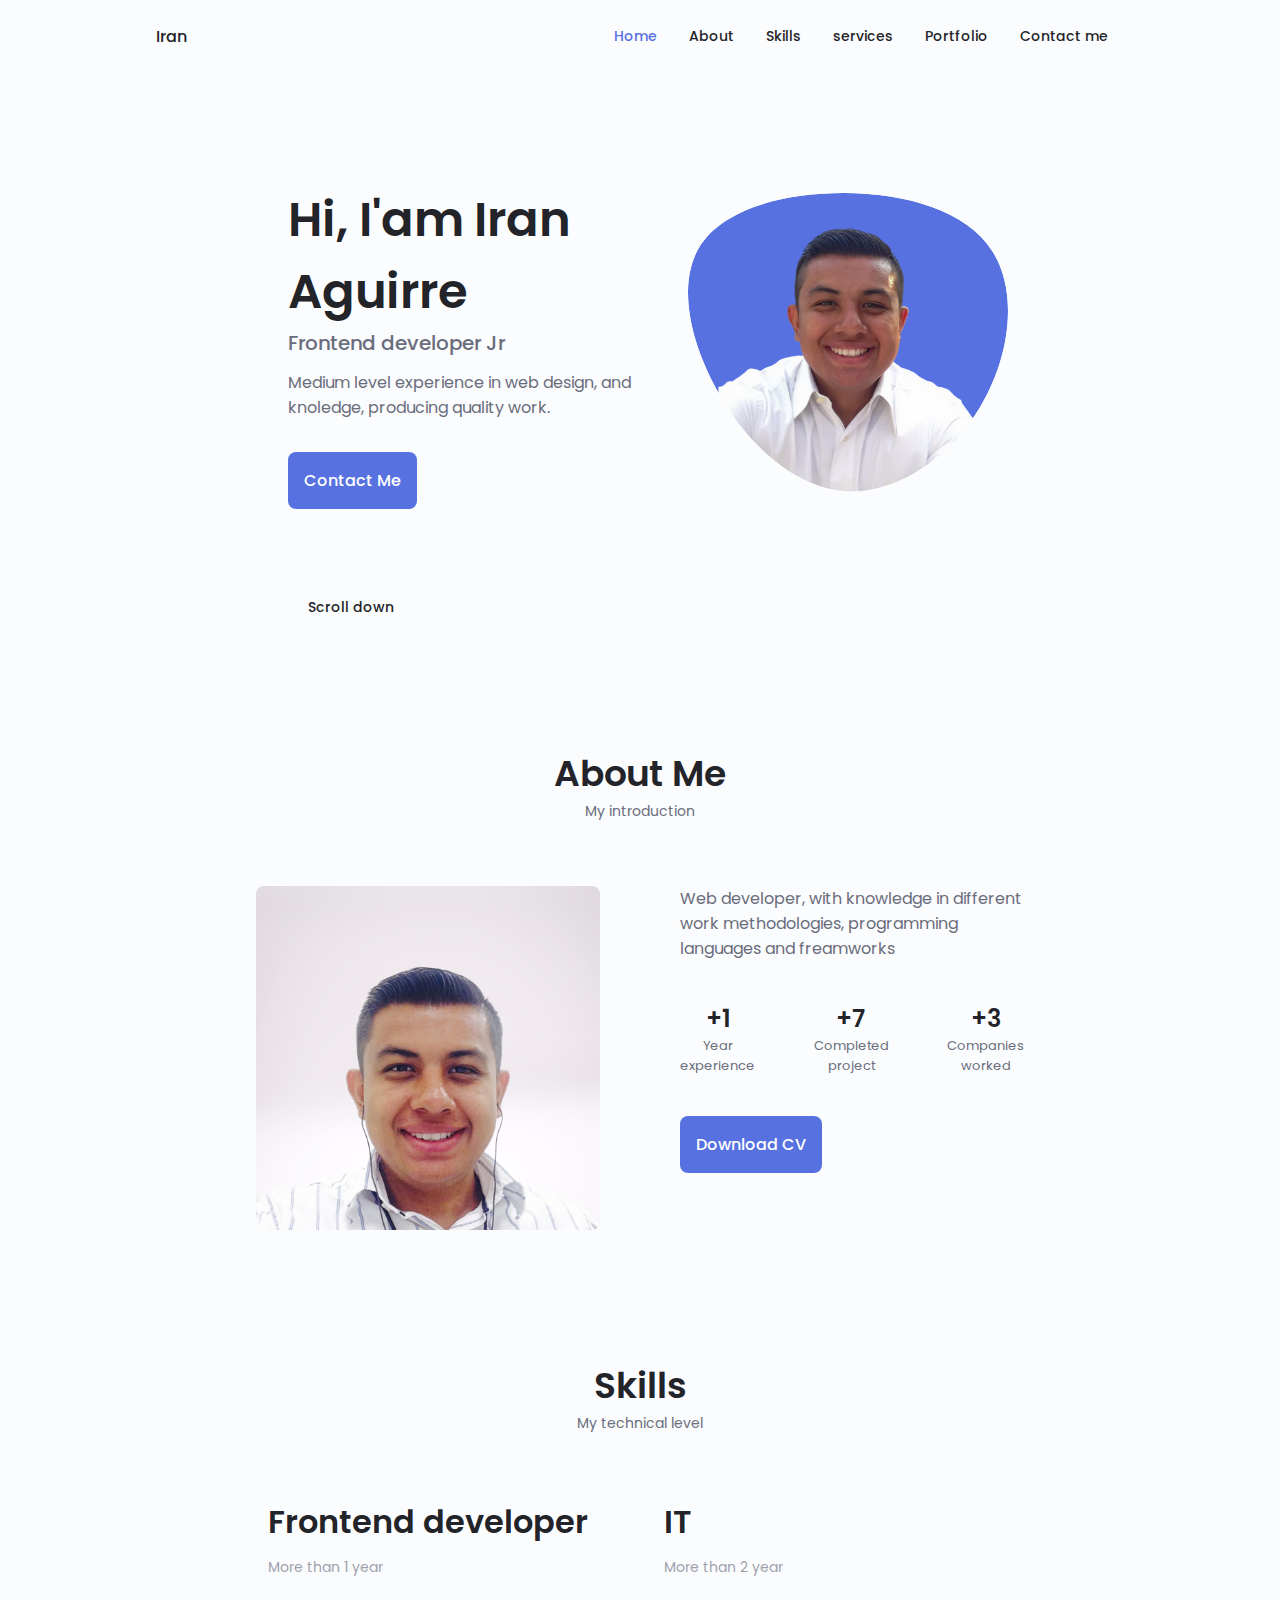
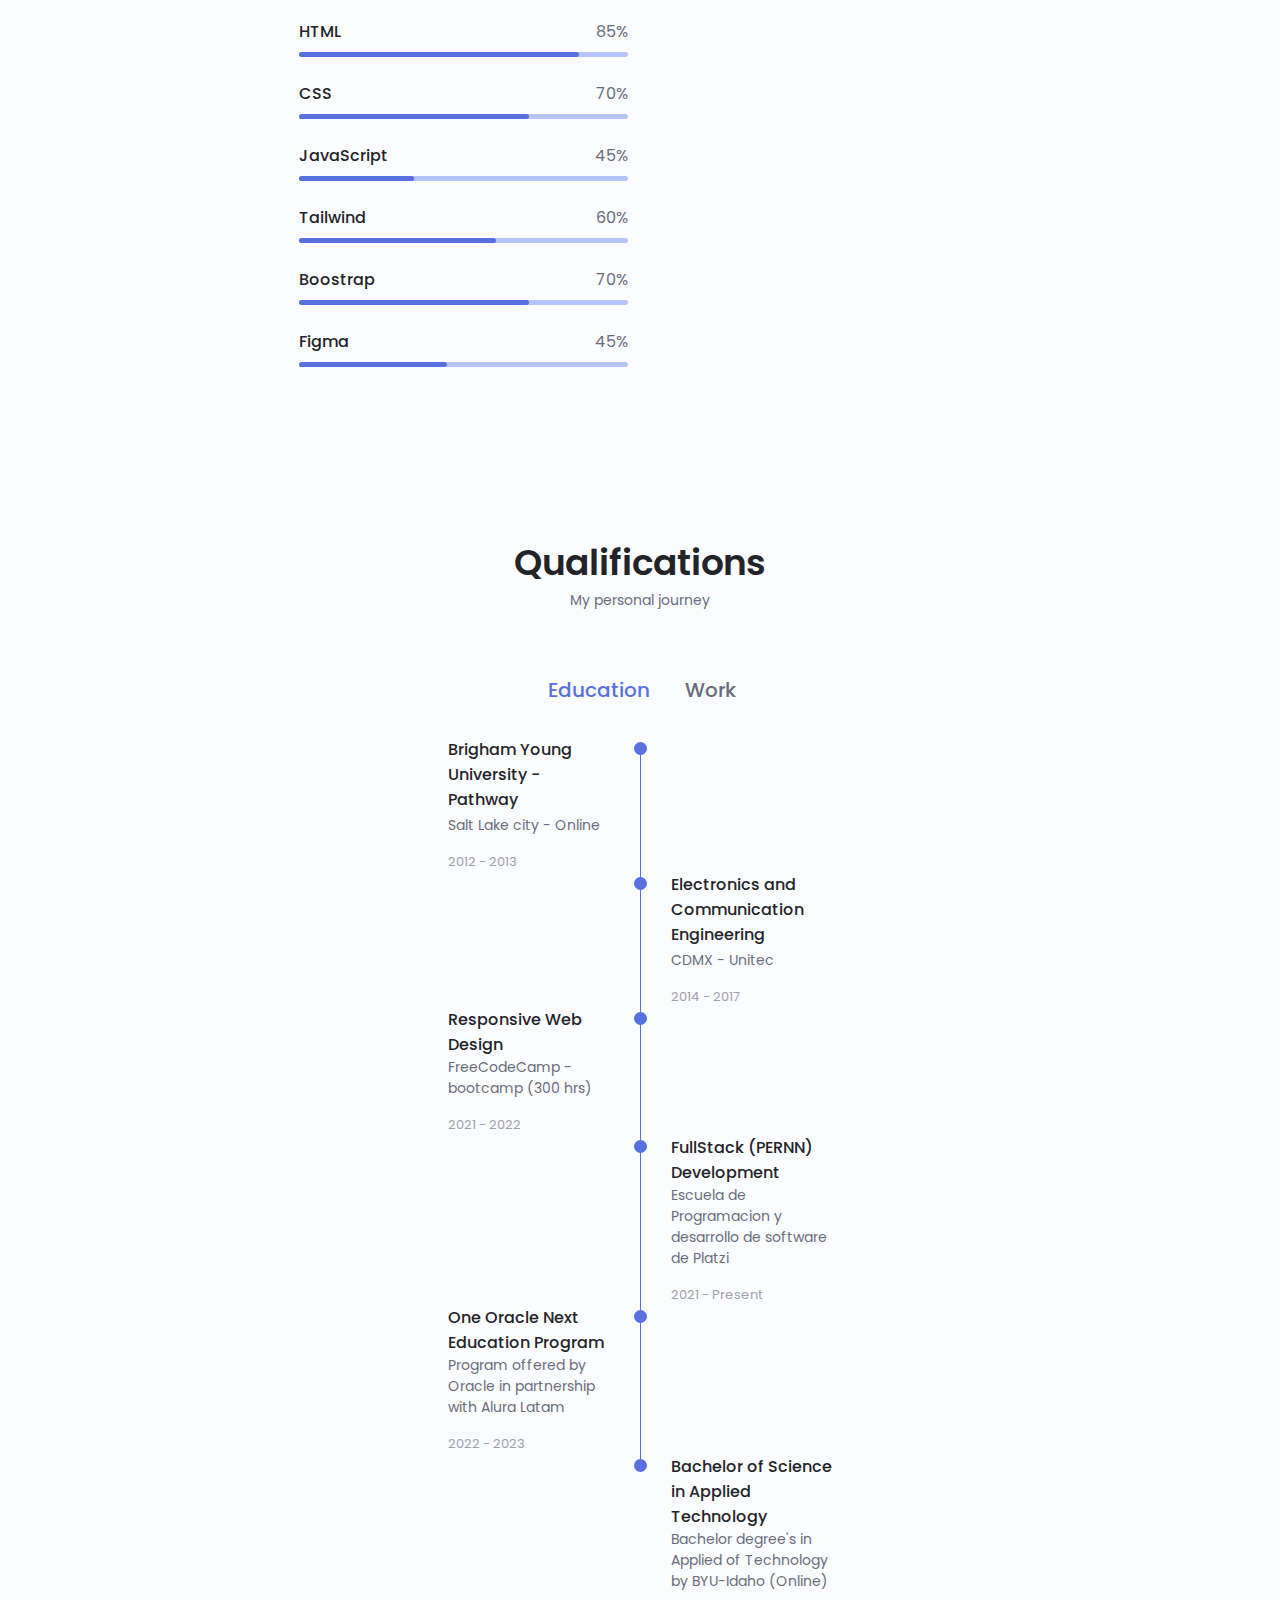
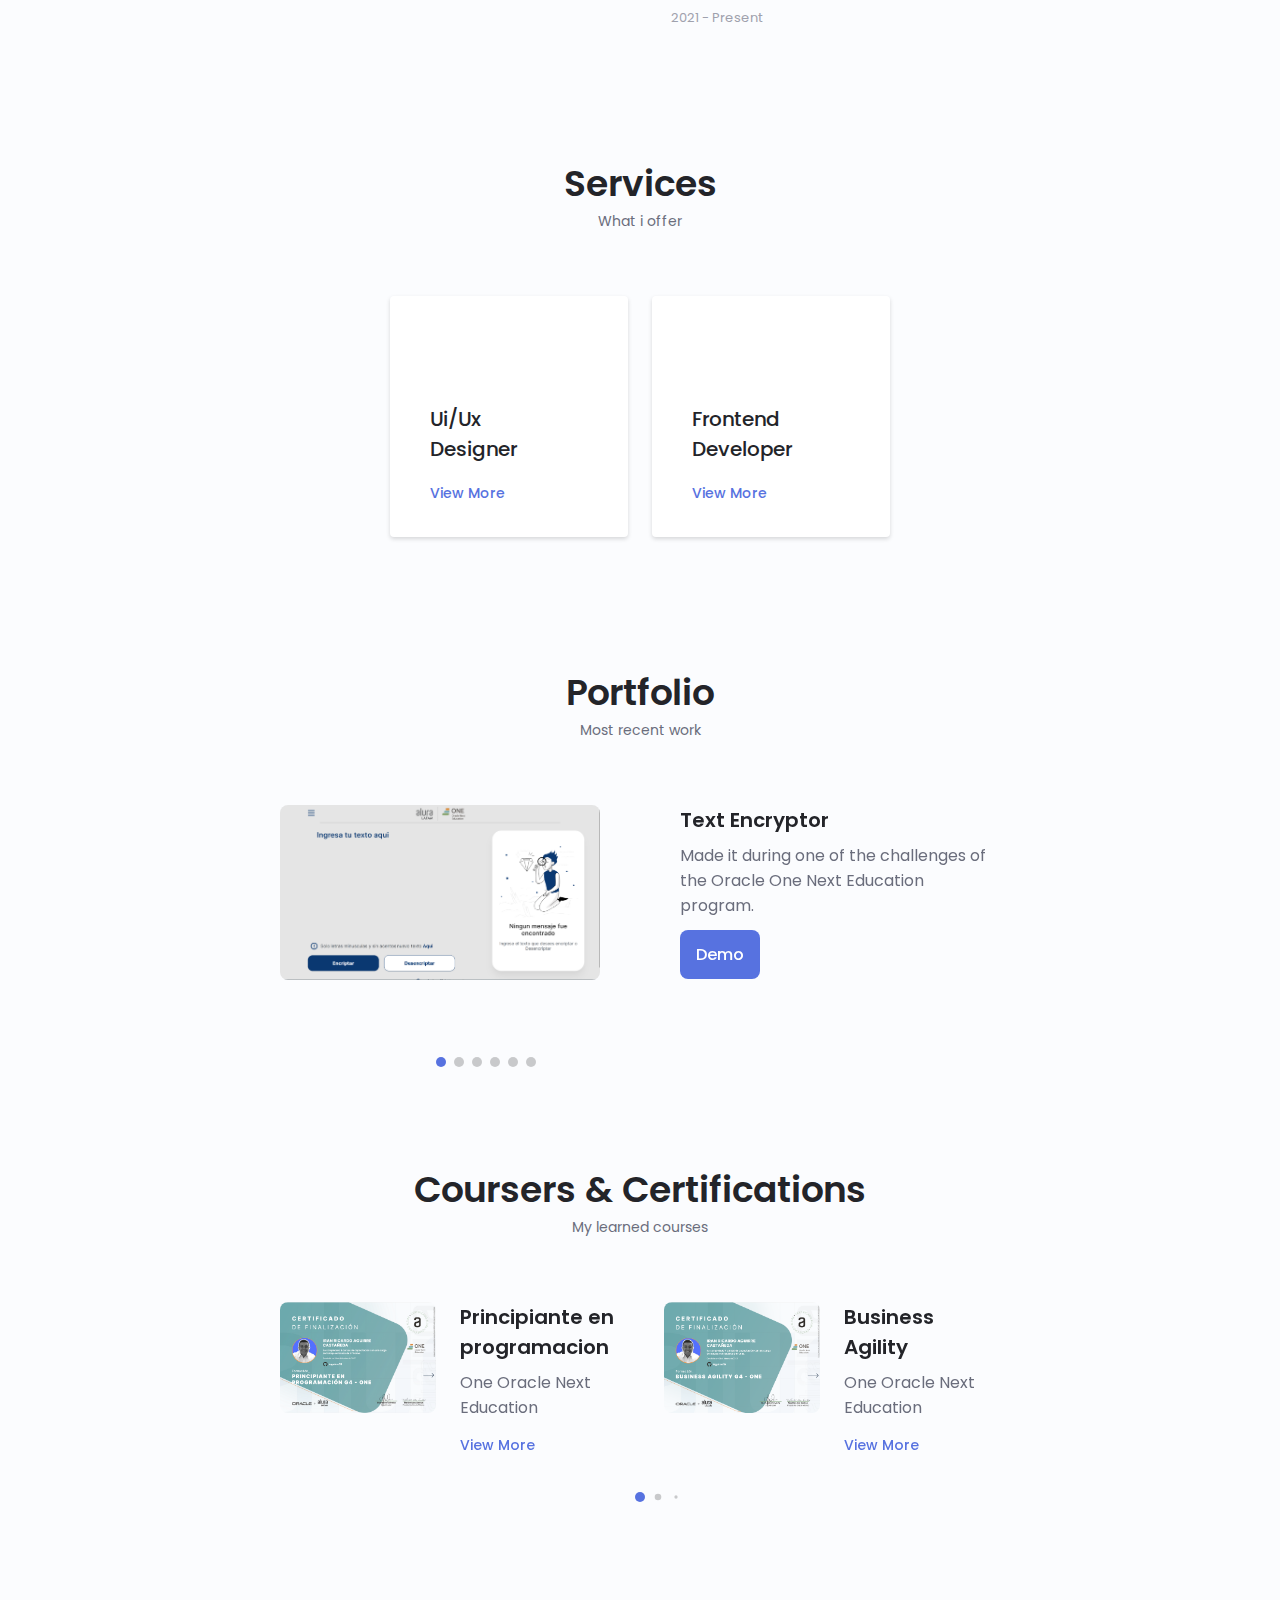
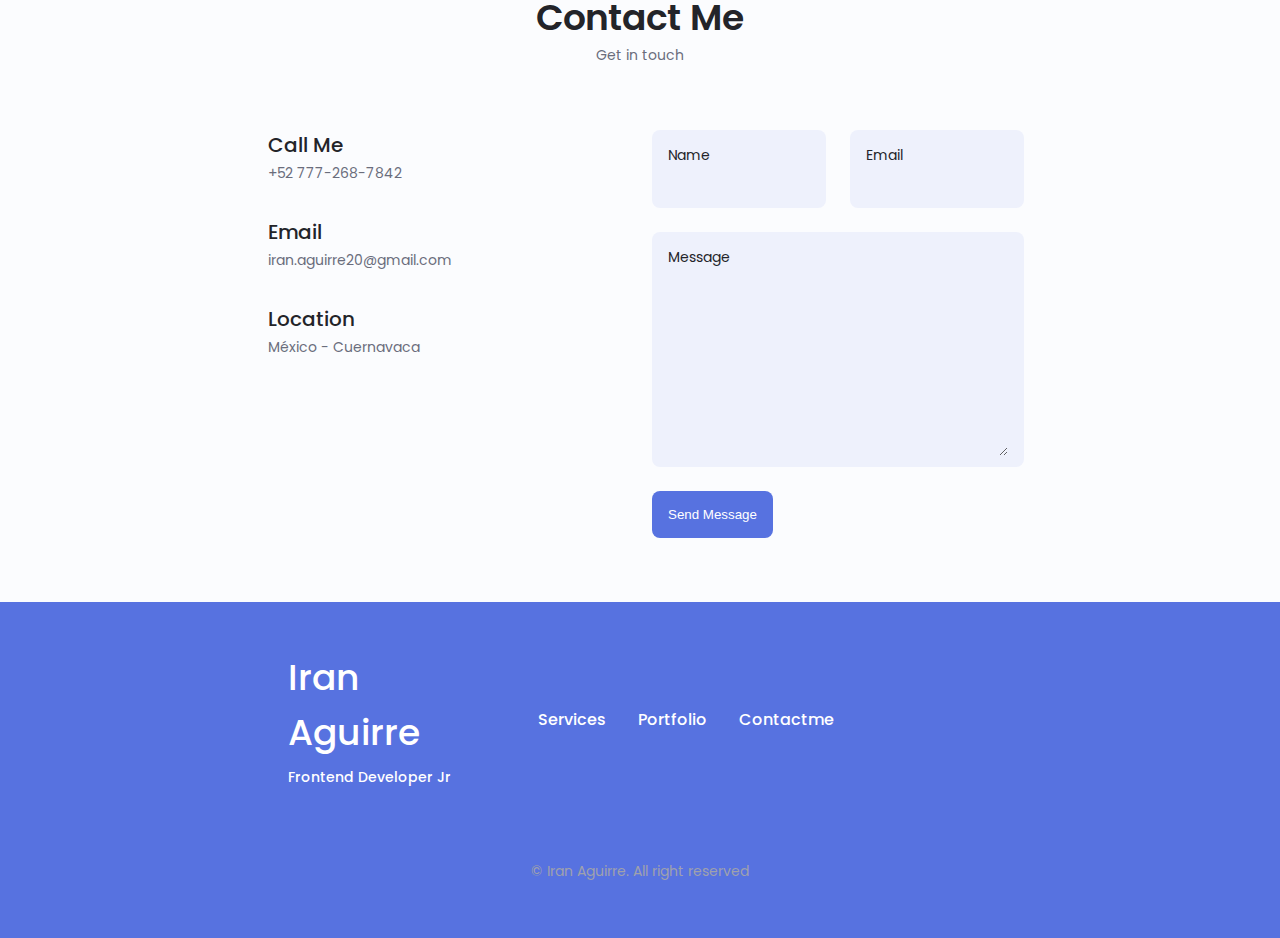
==== commit e61b7a73: "upgrate applied on  certifications, job experiences and education" ====
--- a/index.html
+++ b/index.html
@@ -140,7 +140,7 @@
                                 <span class="about__info-name">Year <br> experience</span>
                             </div>
                             <div>
-                                <span class="about__info-title">+4</span>
+                                <span class="about__info-title">+7</span>
                                 <span class="about__info-name">Completed <br> project</span>
                             </div>
                             <div>
@@ -197,7 +197,7 @@
                                 <div class="skills__data">
                                     <div class="skills__titles">
                                         <h3 class="skills__name">JavaScript</h3>
-                                        <span class="skills__number">35%</span>
+                                        <span class="skills__number">45%</span>
                                     </div>
                                     <div class="skills__bar">
                                         <span class="skills__percentage skills__js"></span>
@@ -219,6 +219,15 @@
                                     </div>
                                     <div class="skills__bar">
                                         <span class="skills__percentage skills__boostrap"></span>
+                                    </div>
+                                </div>
+                                <div class="skills__data">
+                                    <div class="skills__titles">
+                                        <h3 class="skills__name">Figma</h3>
+                                        <span class="skills__number">45%</span>
+                                    </div>
+                                    <div class="skills__bar">
+                                        <span class="skills__percentage skills__figma"></span>
                                     </div>
                                 </div>
                             </div>
@@ -281,46 +290,6 @@
                                 </div>
                             </div>
                         </div>
-                        <!--------------Skills 3-------------->
-                        <!-- <div class="skills__content skills__close">
-                            <div class="skills__header">
-                                <i class="uil uil-swatchbook skills__icon"></i>
-                                <div>
-                                    <h1 class="skills__titles">Designer</h1>
-                                    <span class="skills__subtitle">More than 2 year</span>
-                                </div>
-                                <i class="uil uil-angle-down skills__arrow"></i>
-                            </div>
-                            <div class="skills__list grid">
-                                <div class="skills__data">
-                                    <div class="skills__titles">
-                                        <h3 class="skills__name">Figma</h3>
-                                        <span class="skills__number">50%</span>
-                                    </div>
-                                    <div class="skills__bar">
-                                        <span class="skills__percentage skills__figma"></span>
-                                    </div>
-                                </div>
-                                <div class="skills__data">
-                                    <div class="skills__titles">
-                                        <h3 class="skills__name">Sketch</h3>
-                                        <span class="skills__number">70%</span>
-                                    </div>
-                                    <div class="skills__bar">
-                                        <span class="skills__percentage skills__sketch"></span>
-                                    </div>
-                                </div>
-                                <div class="skills__data">
-                                    <div class="skills__titles">
-                                        <h3 class="skills__name">Photoshop</h3>
-                                        <span class="skills__number">40%</span>
-                                    </div>
-                                    <div class="skills__bar">
-                                        <span class="skills__percentage skills__photoshop"></span>
-                                    </div>
-                                </div>
-                            </div>
-                        </div> -->
                     </div>
                 </div>
                 
@@ -396,7 +365,7 @@
                                 <div></div>
                                 <div>
                                     <span class="qualification__rounder"></span>
-                                    <!-- <span class="qualification__line"></span> -->
+                                    <span class="qualification__line"></span>
                                 </div>
                                 <div>
                                     <h3 class="qualification__title">FullStack (PERNN) Development</h3>
@@ -407,9 +376,42 @@
                                     </div>
                                 </div>
                             </div>
-                        </div>
+            <!--==================== QUALIFICATION 3 ====================-->
+                            <div class="qualification__data">
+                                <div>
+                                    <h3 class="qualification__title">One Oracle Next Education Program</h3>
+                                    <span class="qualification__subtitle">Program offered by Oracle in partnership with Alura Latam </span>
+                                    <div class="qualification__calendar">
+                                        <i class="uil uil-calendar-alt"></i>
+                                        2022 - 2023  
+                                    </div>
+                                </div>
+                                <div>
+                                    <span class="qualification__rounder"></span>
+                                    <span class="qualification__line"></span>
+                                </div>
+                            </div>
+            <!--==================== QUALIFICATION 4 ====================-->
+                            <div class="qualification__data">
+                                <div></div>
+                                <div>
+                                    <span class="qualification__rounder"></span>
+                                    <!-- <span class="qualification__line"></span> -->
+                                </div>
+                                <div>
+                                    <h3 class="qualification__title">Bachelor of Science in Applied Technology </h3>
+                                    <span class="qualification__subtitle">Bachelor degree's in Applied of Technology by BYU-Idaho (Online)</span>
+                                    <div class="qualification__calendar">
+                                        <i class="uil uil-calendar-alt"></i>
+                                        2021 - Present
+                                    </div>
+                                </div>
+                            </div>
+
+
+                        </div>                        
                         <div class="qualification__content" data-content id="work">
-            <!--==================== QUALIFICATION 2 ====================-->
+            <!--==================== QUALIFICATION ONE ABOUT WORK EXPERIENCE ====================-->
                             <div class="qualification__data">
                                 <div>
                                     <h3 class="qualification__title">Design of a metropolitan networks</h3>
@@ -454,11 +456,27 @@
                                 </div>
                                 <div>
                                     <span class="qualification__rounder"></span>
+                                    <span class="qualification__line"></span>
+                                </div>
+                            </div>
+            <!--==================== QUALIFICATION 4 ====================-->
+                            <div class="qualification__data">
+                                <div></div>
+                                
+                                <div>
+                                    <span class="qualification__rounder"></span>
                                     <!-- <span class="qualification__line"></span> -->
                                 </div>
-                            </div>
-            <!--==================== QUALIFICATION 4 ====================-->
-                            
+                                
+                                <div>
+                                    <h3 class="qualification__title">Front-end developer freelancer</h3>
+                                    <span class="qualification__subtitle">Web design for different clients, helping to enhance their brand.</span>
+                                    <div class="qualification__calendar">
+                                        <i class="uil uil-calendar-alt"></i>
+                                        2022 - present
+                                    </div>
+                                </div>
+                            </div>
                         </div>
                     </div>
                     
@@ -556,50 +574,8 @@
                             </div>
                         </div>
                     </div>
-            <!--==================== SERVICES 3====================-->
-                    <!-- <div class="services__content">
-                        <div>
-                            <i class="uil uil-pen services__icon"></i>
-                            <h3 class="services__title">Branding <br> Designer</h3>
-                        </div>
-                        <span class="button button--flex button--small button--link services__button">
-                            View More
-                            <i class="uil uil-arrow-right button__icon"></i>
-                        </span>
-                        <div class="services__modal">
-                            <div class="services__modal-content">
-                                <h4 class="services__modal-title">Branding <br> Designer</h4>
-                                <i class="uil uil-times services__modal-close"></i>
-                                <ul class="services__modal-services grid">
-                                    <li class="services__modal-services">
-                                        <i class="uil uil-check-circle services__modal-icon"></i>
-                                        <p>I develop the user interface.</p>
-                                    </li>
-                                </ul>
-                                <ul class="services__modal-services grid">
-                                    <li class="services__modal-services">
-                                        <i class="uil uil-check-circle services__modal-icon"></i>
-                                        <p>Web page Development.</p>
-                                    </li>
-                                </ul>
-                                <ul class="services__modal-services grid">
-                                    <li class="services__modal-services">
-                                        <i class="uil uil-check-circle services__modal-icon"></i>
-                                        <p>I create ux element interactions.</p>
-                                    </li>
-                                </ul>
-                                <ul class="services__modal-services grid">
-                                    <li class="services__modal-services">
-                                        <i class="uil uil-check-circle services__modal-icon"></i>
-                                        <p>I position your company brand.</p>
-                                    </li>
-                                </ul>
-                            </div>
-                        </div>
-                    </div> -->
                 </div>
             </section>
-
             <!--==================== PORTFOLIO ====================-->
             <section class="portfolio section" id="portfolio">
                 <h2 class="section__title">Portfolio</h2>
@@ -607,6 +583,17 @@
 
                 <div class="portfolio__container container swiper mySwiper">
                     <div class="swiper-wrapper">
+                        <div class="portfolio__content grid swiper-slide">
+                            <img src="assets/img/text-encriptador.png"  alt="imagen project 1" class="portfolio__img">
+                            
+                            <div class="portfolio__data">
+                                <h3 class="portfolio__title">Text Encryptor</h3>
+                                <p class="portfolio__description">Made it during one of the challenges of the Oracle One Next Education program.</p>
+                                <a href="https://iaguirre19.github.io/oracle-challenge-one/"    target="_blank" class="button button--flex button--small   portfolio__button" >
+                                    Demo <i class="uil uil-arrow-right button__icon"></i>
+                                </a>
+                            </div>
+                        </div>
                         <div class="portfolio__content grid swiper-slide">
                             <img src="assets/img/imagenesparaportafolio/tienda-muebles-min.png"  alt="imagen project 1" class="portfolio__img">
                             
@@ -657,7 +644,7 @@
                                 </a>
                             </div>
                         </div>
-            <!--======================== Portofolio 5 =======================-->
+            <!-- ======================== Portofolio 5 ======================= 
                         <div class="portfolio__content grid swiper-slide">
                             <img src="assets/img/imagenesparaportafolio/cupon-descuentos.png"   alt="imagen project 1" class="portfolio__img">
 
@@ -668,7 +655,7 @@
                                     Demo <i class="uil uil-arrow-right button__icon"></i>
                                 </a>
                             </div>
-                        </div>
+                        </div> -->
             <!--======================== Portofolio 6 =======================-->
                         <div class="portfolio__content grid swiper-slide">
                             <img src="assets/img/imagenesparaportafolio/arquitectura-bosques.png" alt="imagen project 1" class="portfolio__img">
@@ -714,6 +701,32 @@
                     <div class="swiper-wrapper">
             <!--======================== Coursers 1 =======================-->
                         <div class="coursers__content grid swiper-slide">
+                            <img src="assets/img/certificados/Principiante-programacion-oracle.png"  alt="imagen project 1" class="coursers__img">
+                            
+                            <div class="coursers__data">
+                                <h3 class="coursers__title">Principiante en programacion</h3>
+                                <p class="coursers__description">One Oracle Next Education</p>
+                                <a href="https://app.aluracursos.com/user/iran-aguirre20/degree-programacion-primeros-pasos-grupo4-one-15491/certificate" target="_blank" class="button button--flex button--small button--link services__button">
+                                    View More
+                                    <i class="uil uil-arrow-right button__icon"></i>
+                                </a>
+                            </div>
+                        </div>
+            <!--======================== Coursers 2 =======================-->
+                        <div class="coursers__content grid swiper-slide">
+                            <img src="assets/img/certificados/bussines-agility.png"  alt="imagen project 1" class="coursers__img">
+                            
+                            <div class="coursers__data">
+                                <h3 class="coursers__title">Business Agility</h3>
+                                <p class="coursers__description">One Oracle Next Education</p>
+                                <a href="https://app.aluracursos.com/user/iran-aguirre20/degree-business-agility-grupo4-one-15507/certificate" target="_blank" class="button button--flex button--small button--link services__button">
+                                    View More
+                                    <i class="uil uil-arrow-right button__icon"></i>
+                                </a>
+                            </div>
+                        </div>
+            <!--======================== Coursers 1.1 =======================-->
+                        <div class="coursers__content grid swiper-slide">
                             <img src="assets/img/certificados/basicoJavaScript.png"  alt="imagen project 1" class="coursers__img">
                             
                             <div class="coursers__data">
@@ -725,7 +738,7 @@
                                 </a>
                             </div>
                         </div>
-            <!--======================== Coursers 2 =======================-->
+            <!--======================== Coursers 2.1 =======================-->
                         <div class="coursers__content grid swiper-slide">
                             <img src="assets/img/certificados/defenitivocsshtml.png"  alt="imagen project 1" class="coursers__img">
                             
@@ -834,8 +847,8 @@
             <div class="footer__bg">
                 <div class="footer__container container grid">
                     <div>
-                        <h1 class="footer__title">Iran</h1>
-                        <span class="footer__subtitle">Frontend Developer</span>
+                        <h1 class="footer__title">Iran Aguirre</h1>
+                        <span class="footer__subtitle">Frontend Developer Jr</span>
                     </div>
                     <ul class="footer__links">
                         <li>
--- a/assets/css/styles.css
+++ b/assets/css/styles.css
@@ -479,6 +479,9 @@
 }
 .skills__cpam{
   width: 75%;
+}
+.skills__figma{
+  width: 45%;
 }
 .skills__close .skills__list{
   height: 0;
@@ -687,6 +690,10 @@
 .swiper-pagination-bullet{
   outline: none;
 }
+.swiper-pagination-bullet{
+  width:var(--swiper-pagination-bullet-width,var(--swiper-pagination-bullet-size,10px));
+  height:var(--swiper-pagination-bullet-height,var(--swiper-pagination-bullet-size,10px));
+}
 /*==================== Coursers ====================*/
 .coursers__container{
   overflow: initial;
@@ -804,6 +811,9 @@
 .footer__social{
   color: #fff;
   font-weight: var(--font-medium);
+}
+.footer__title{
+  width: 20px;
 }
 /*========== SCROLL UP ==========*/
 .scrollup{
@@ -1055,6 +1065,11 @@
   .footer__container{
     padding: 0;
   }
+  .footer__container{
+    display: flex;
+    align-items: center;
+    justify-content: space-around;
+  }
   .home__blob{
     width: 320px;
   }
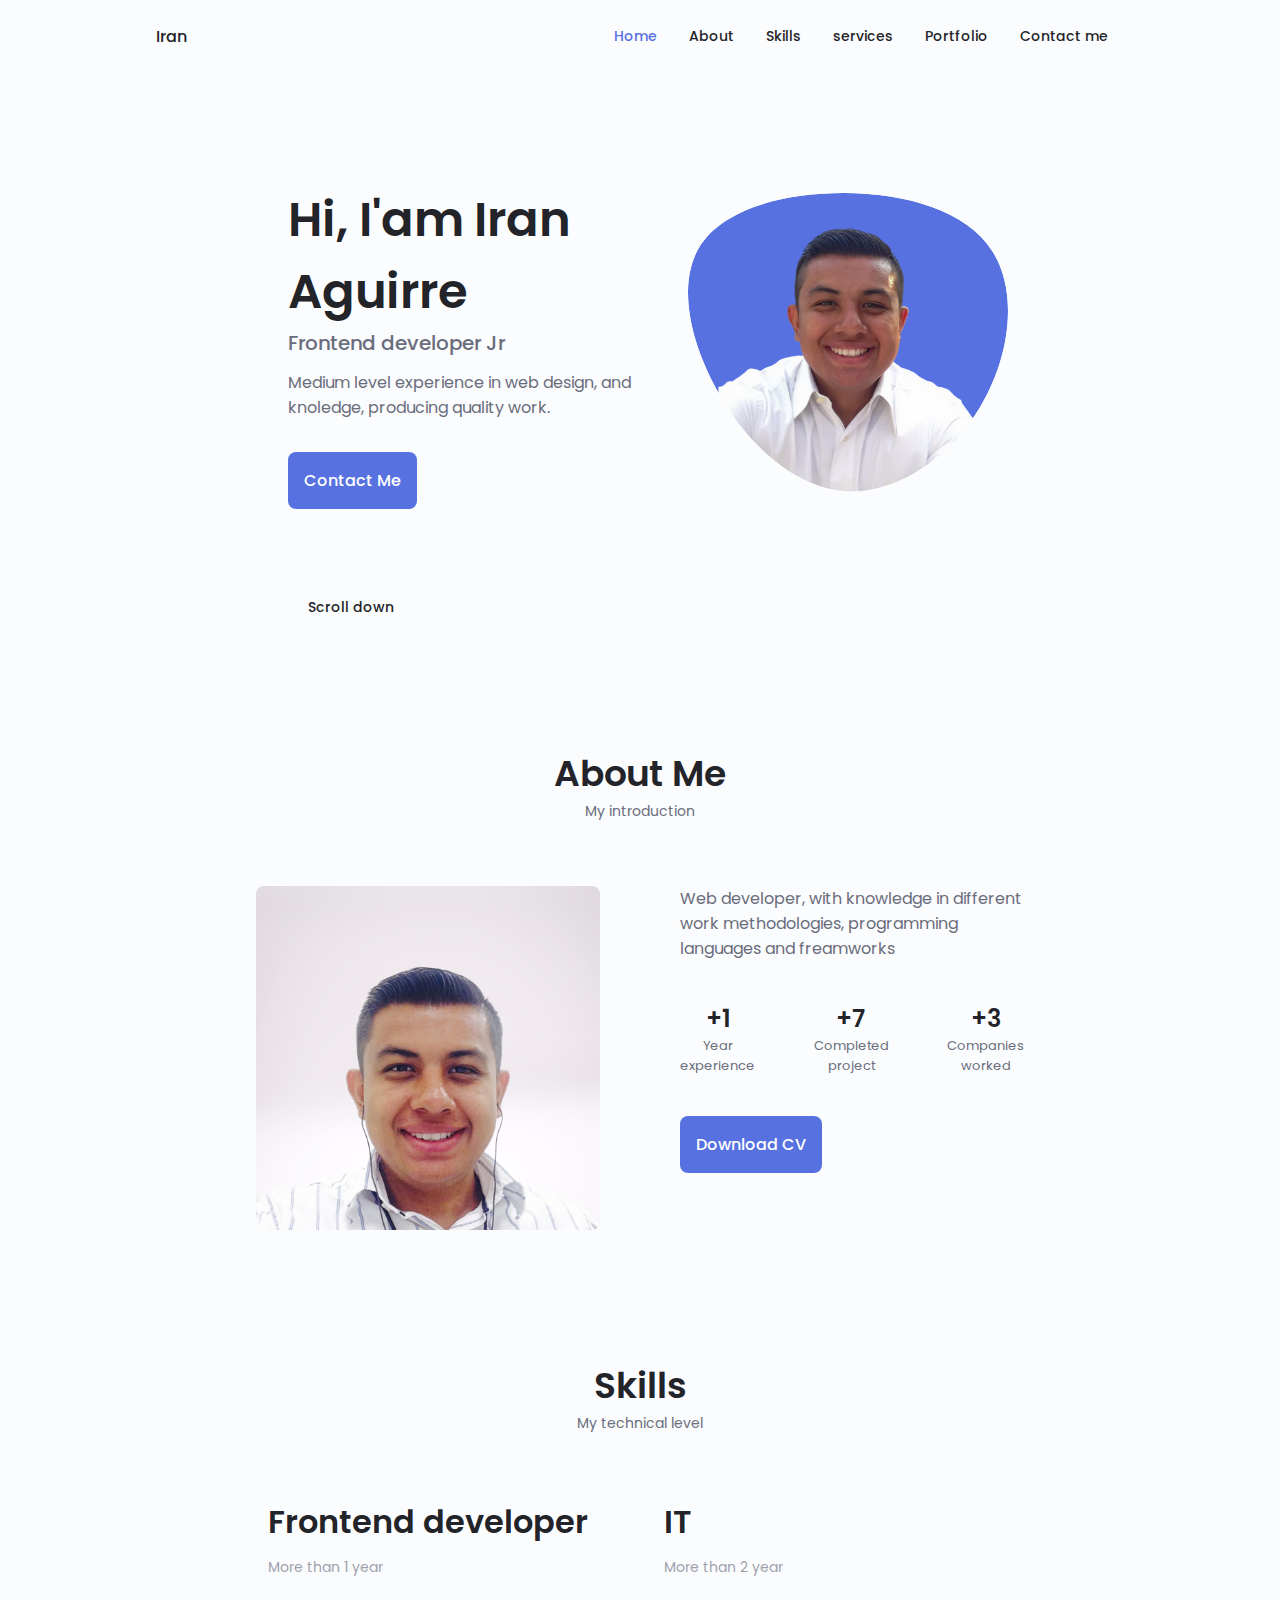
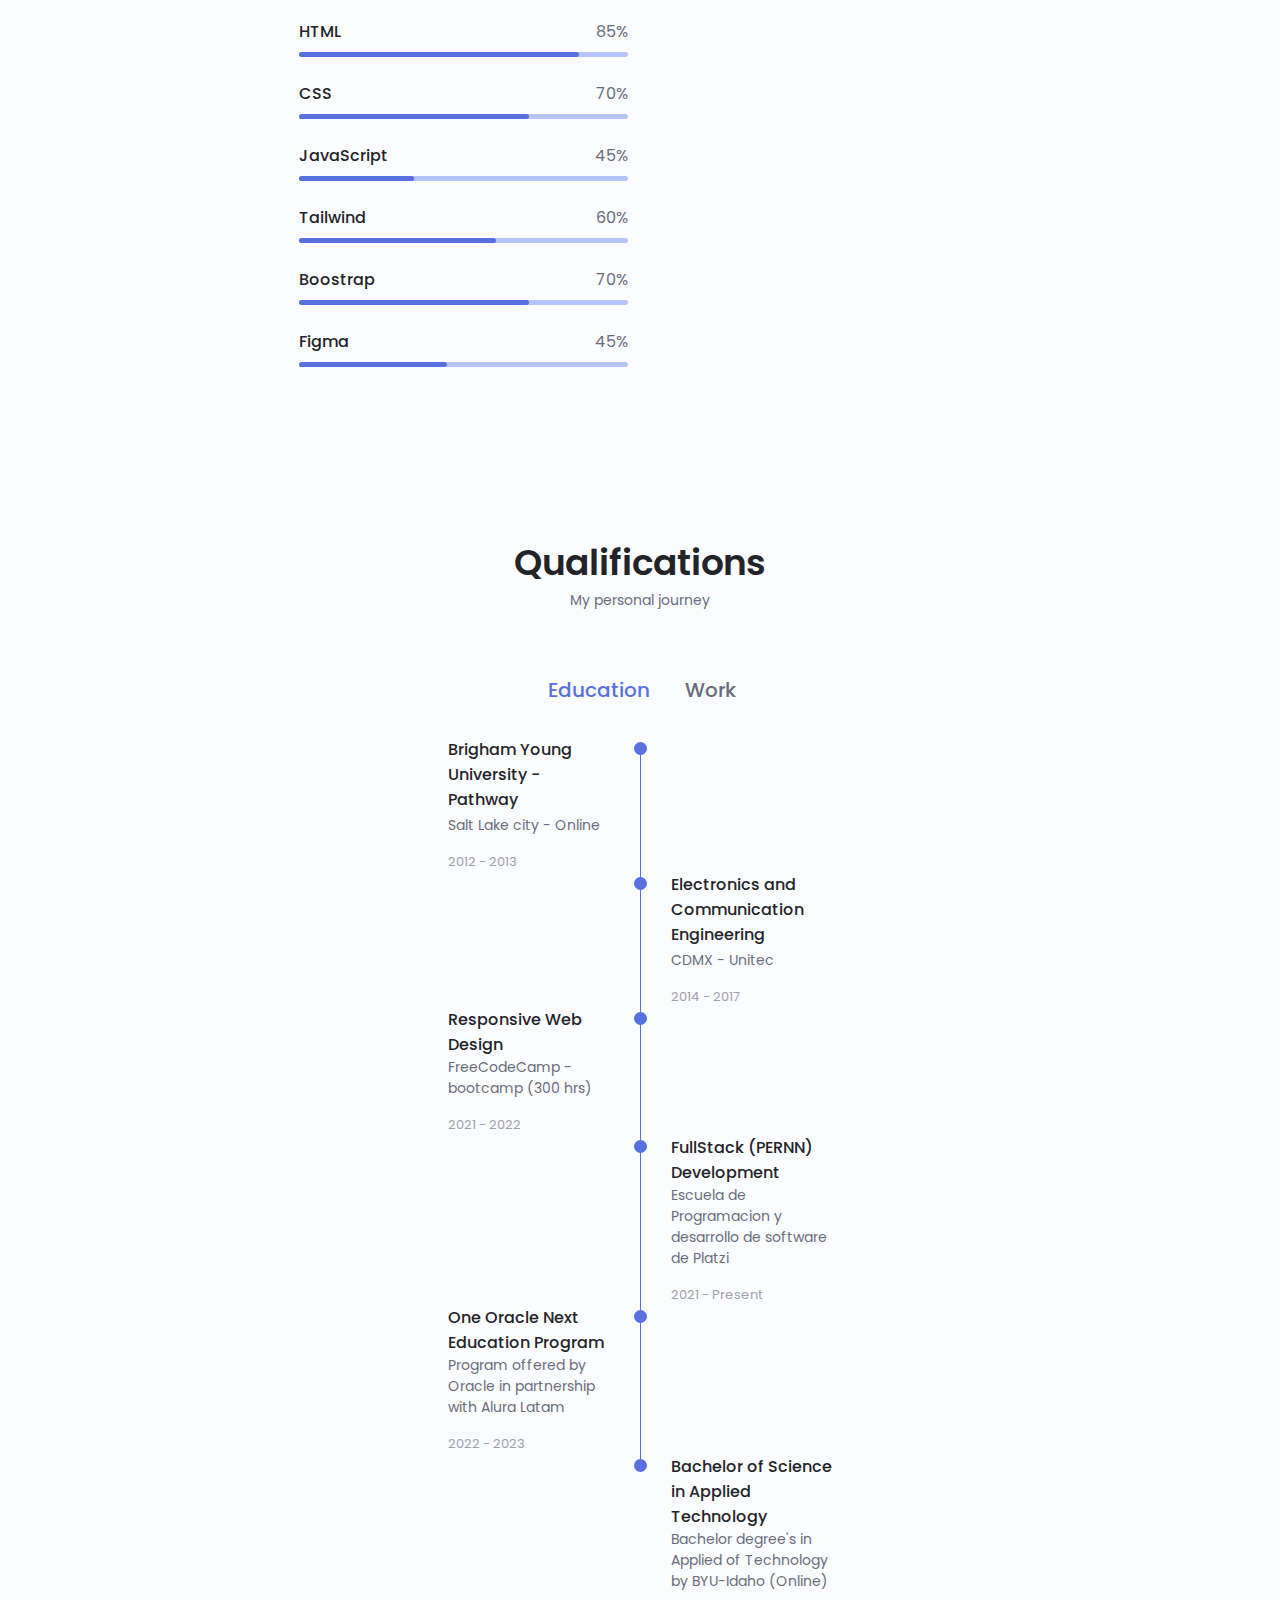
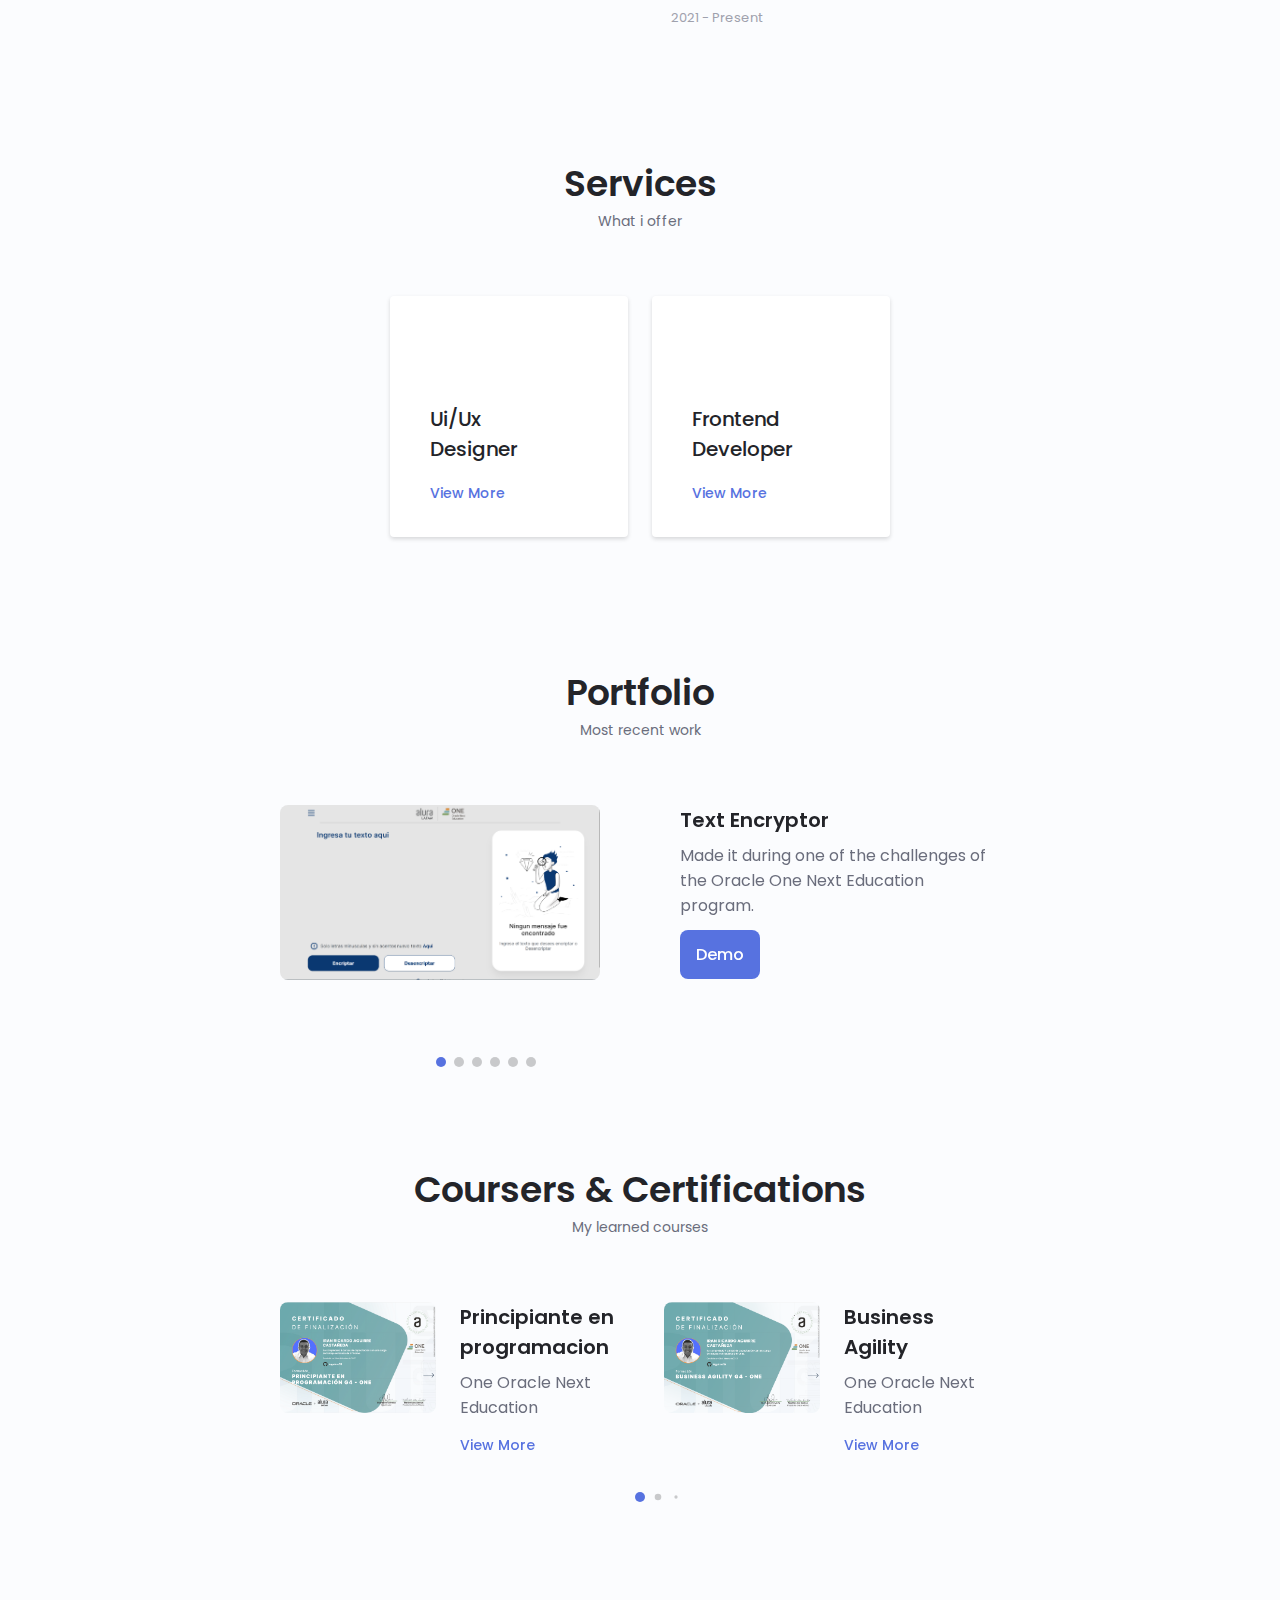
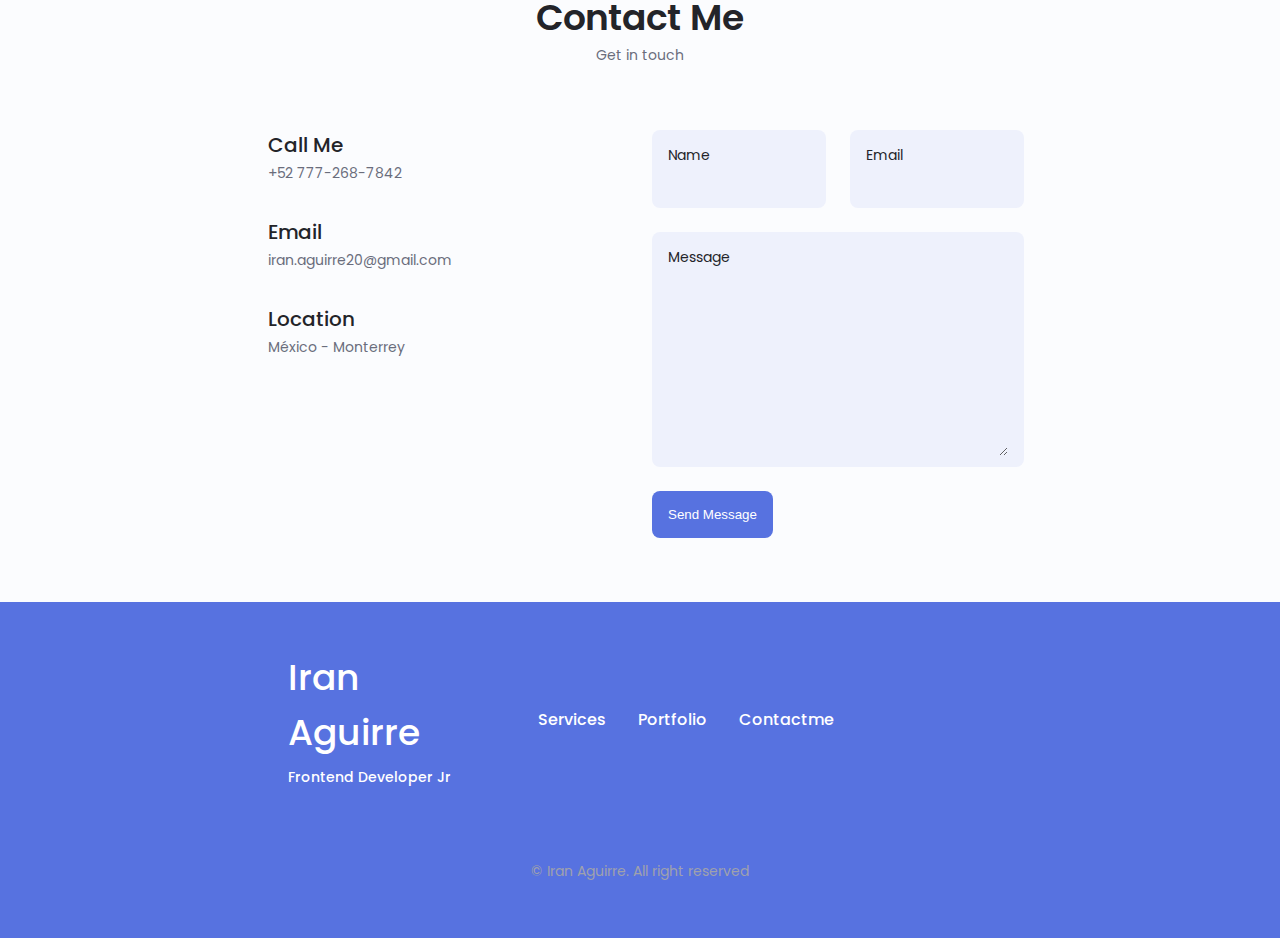
==== commit 77cb120d: "upgrate LOCATION" ====
--- a/index.html
+++ b/index.html
@@ -812,7 +812,7 @@
                         
                             <div>
                                 <h3 class="contact__title">Location</h3>
-                                <span class="contact__subtitle">México - Cuernavaca</span>
+                                <span class="contact__subtitle">México - Monterrey</span>
                             </div>
                         </div>
                     </div>
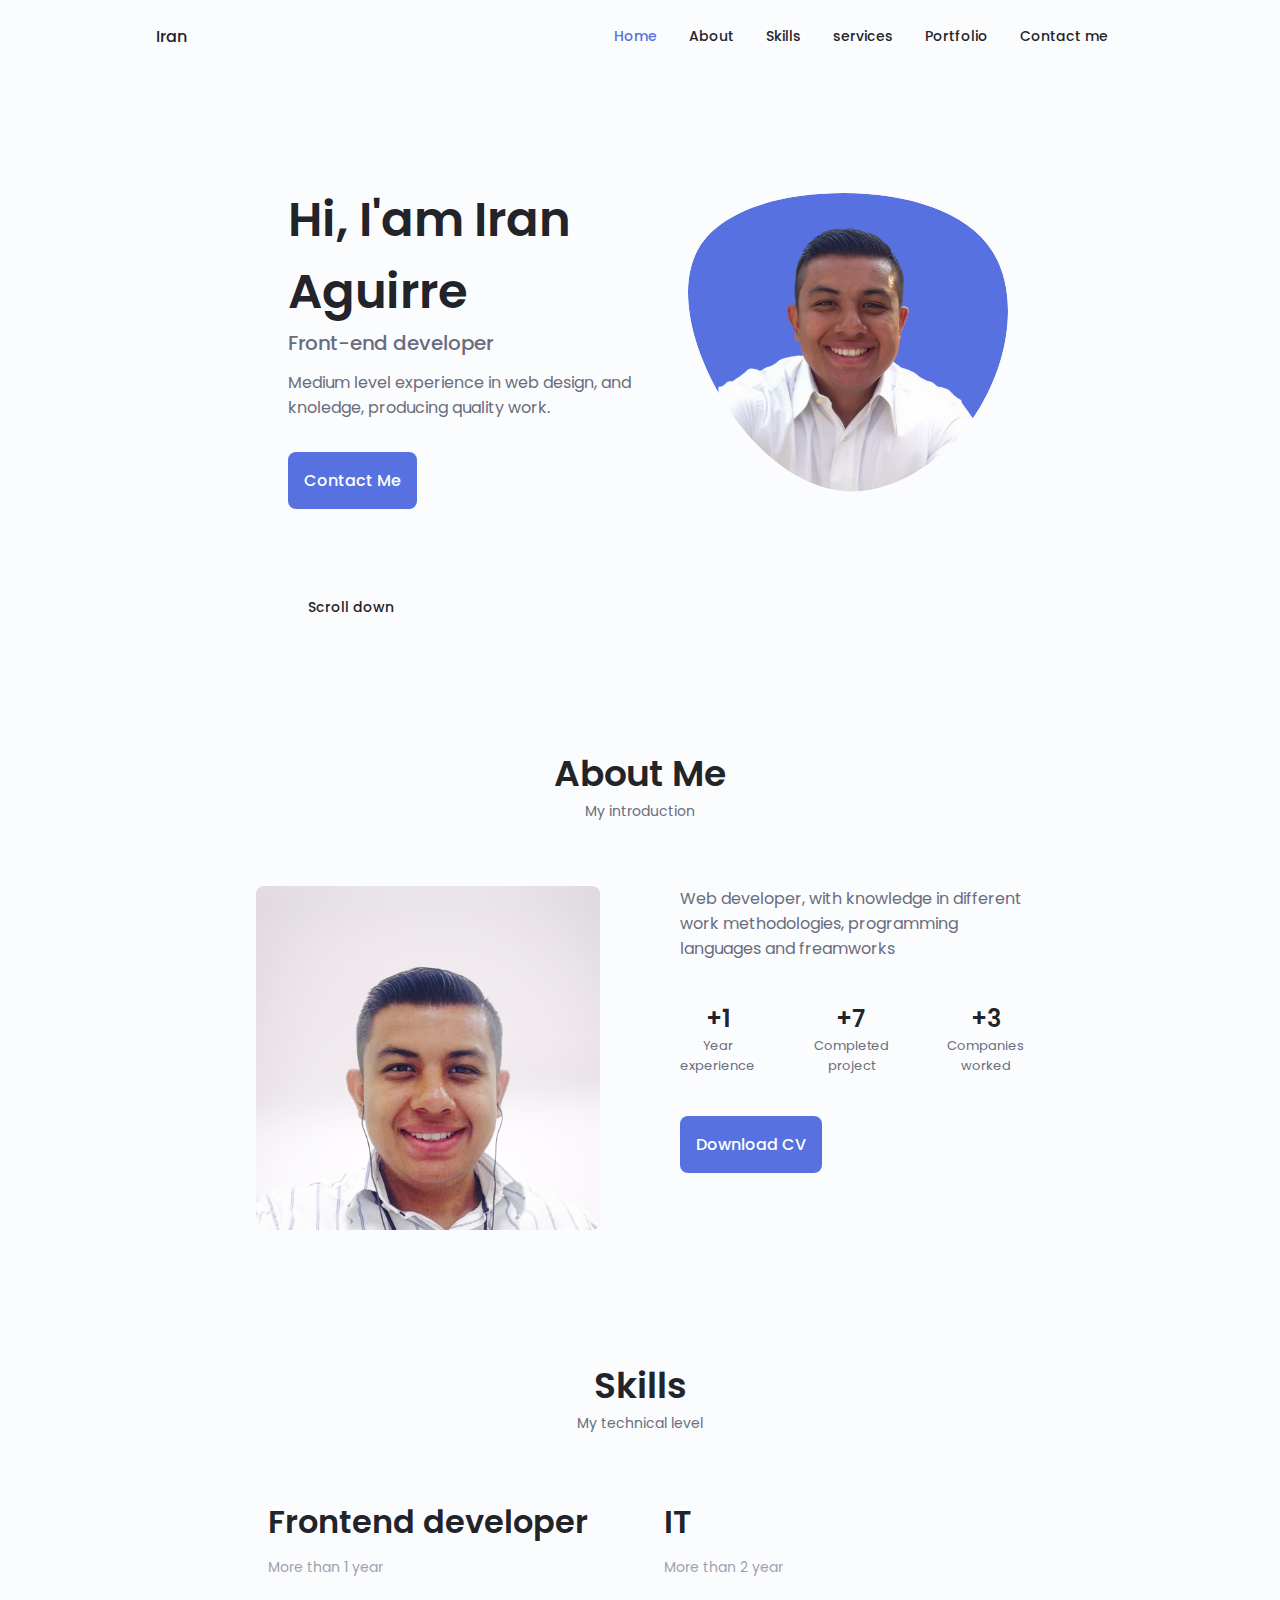
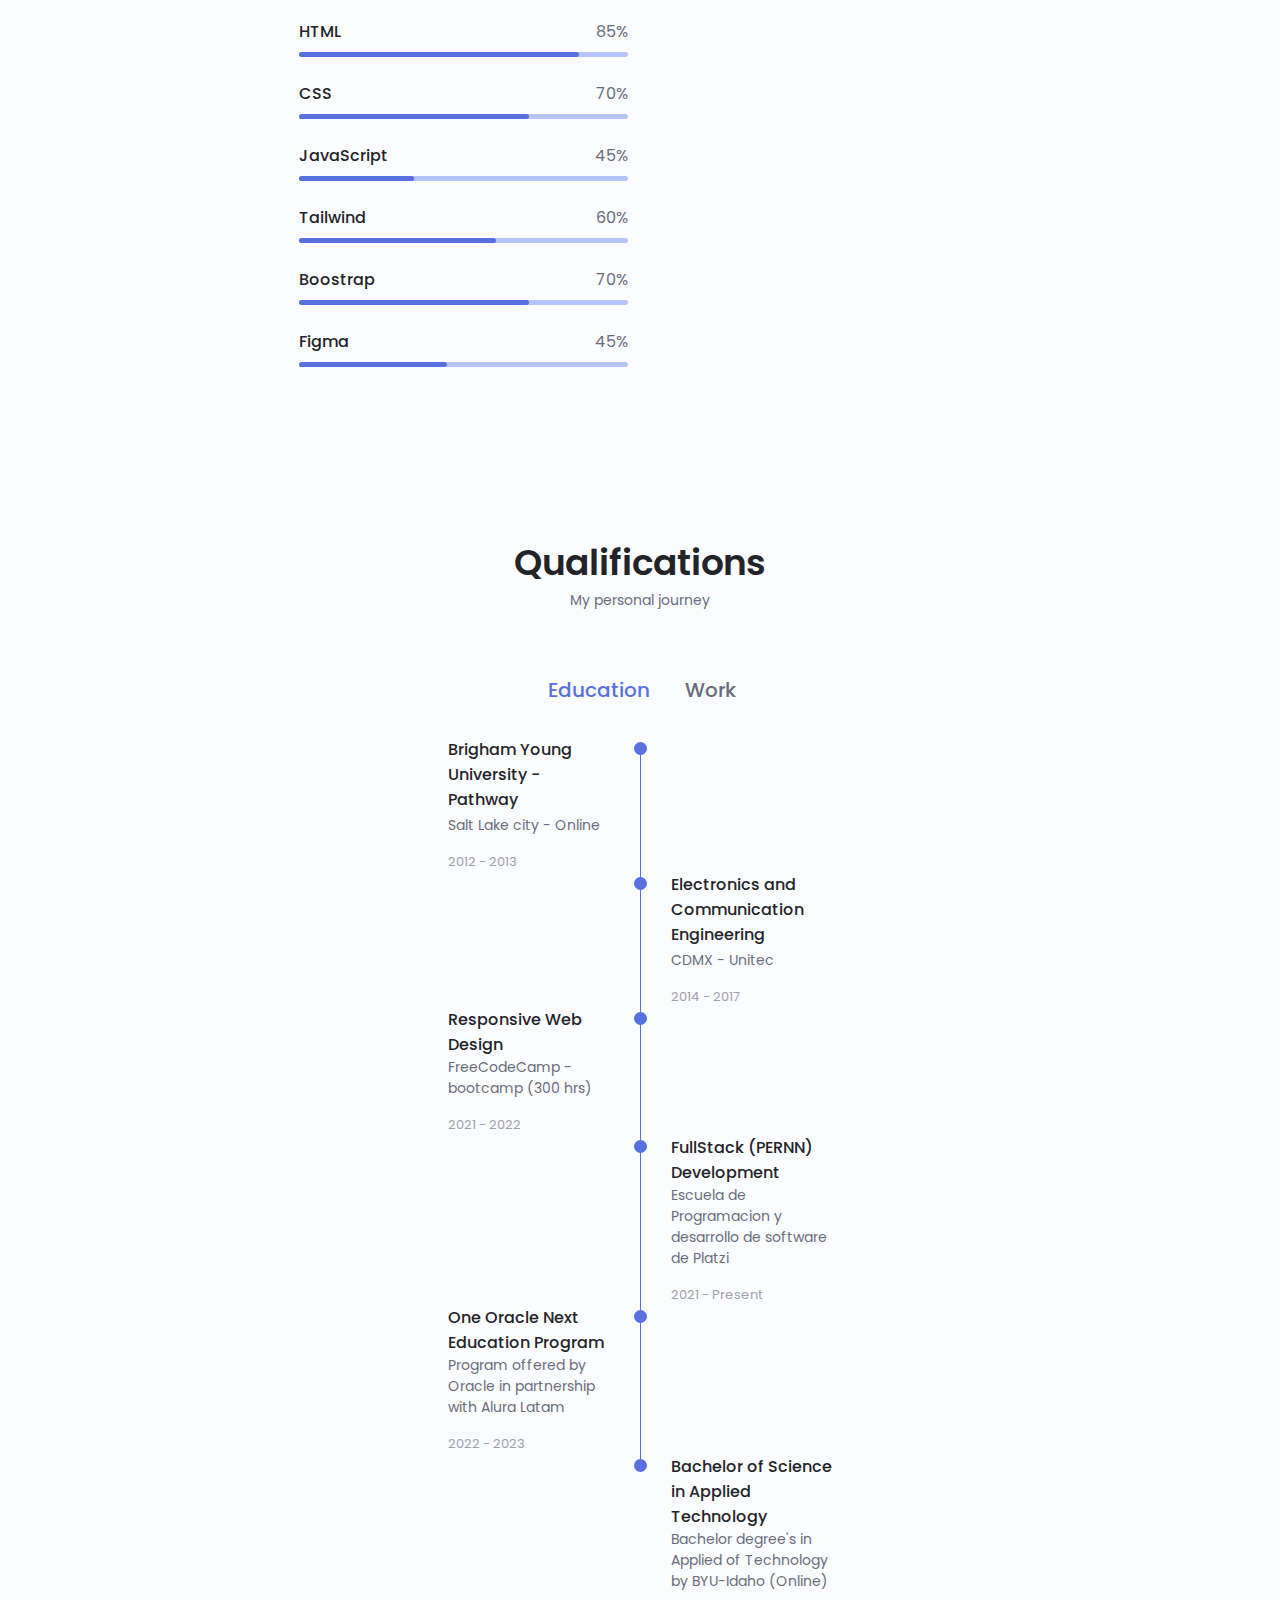
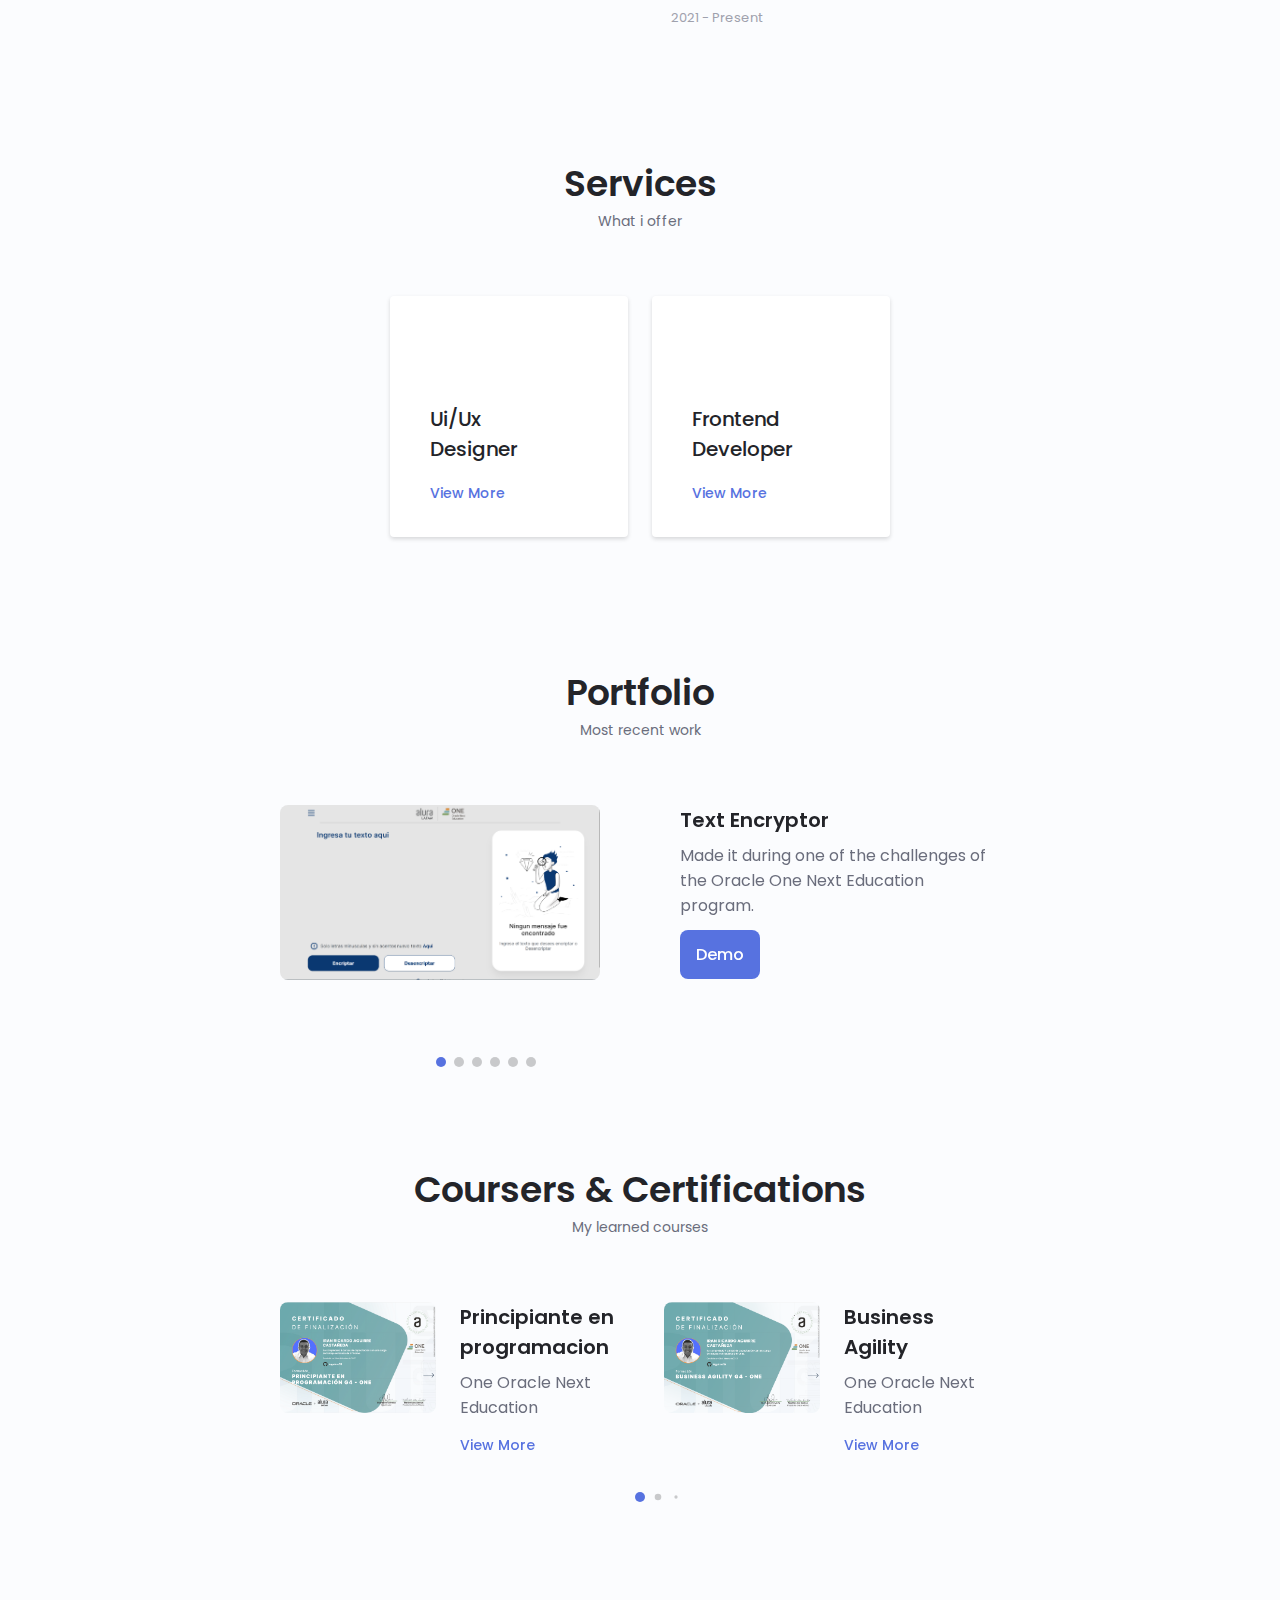
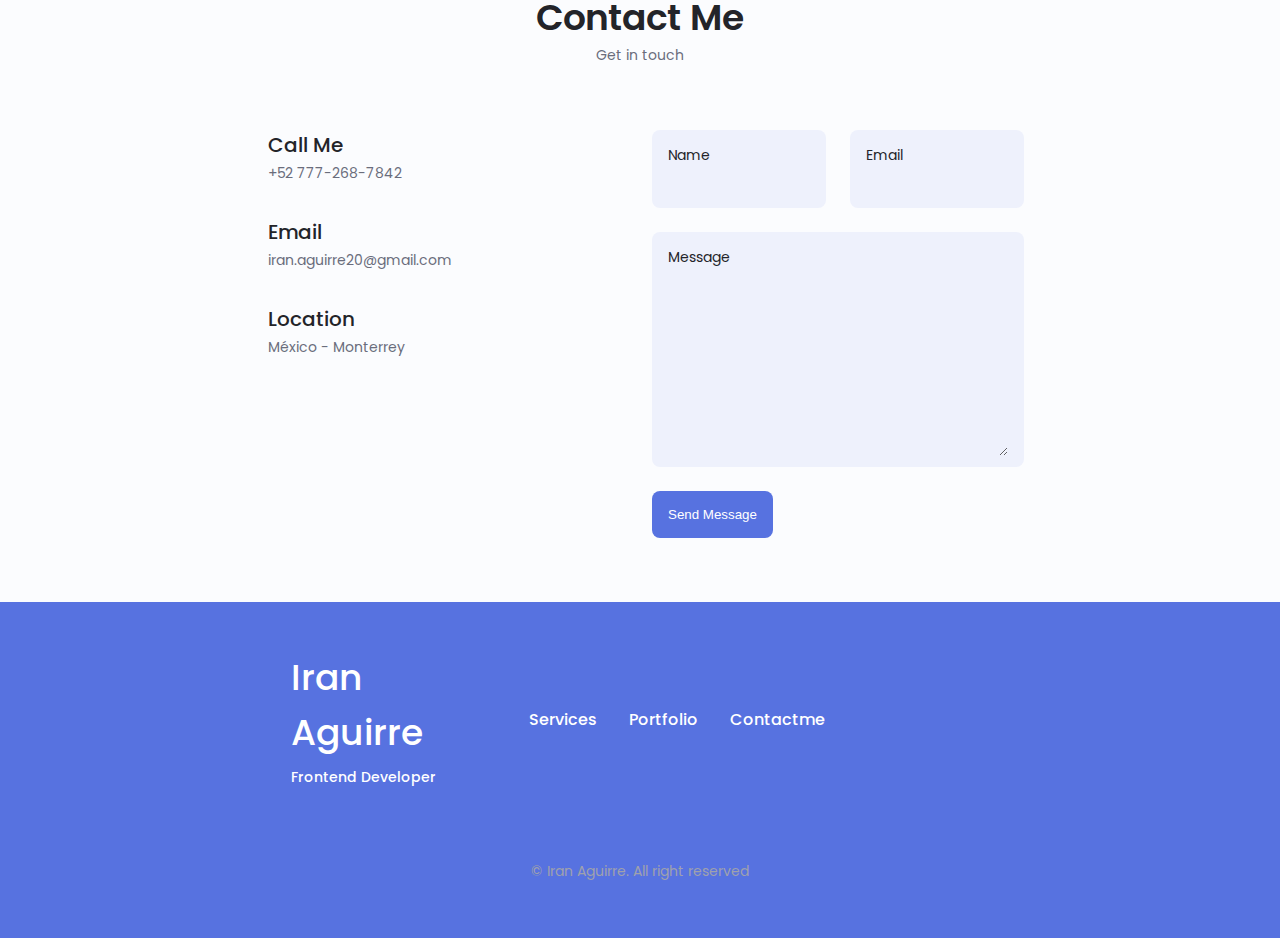
==== commit ae7939eb: "form updated" ====
--- a/index.html
+++ b/index.html
@@ -106,7 +106,7 @@
                         </div>
                         <div class="home__data">
                             <h1 class="home__title">Hi, I'am Iran Aguirre</h1>
-                            <h3 class="home__subtitle">Frontend developer Jr</h3>
+                            <h3 class="home__subtitle">Front-end developer</h3>
                             <p class="home__description">Medium level experience in web design, and knoledge, producing quality work.</p>
                             <a href="#contact" class="button button--flex">
                                 Contact Me <i class="uil uil-message"></i>
@@ -644,18 +644,6 @@
                                 </a>
                             </div>
                         </div>
-            <!-- ======================== Portofolio 5 ======================= 
-                        <div class="portfolio__content grid swiper-slide">
-                            <img src="assets/img/imagenesparaportafolio/cupon-descuentos.png"   alt="imagen project 1" class="portfolio__img">
-
-                            <div class="portfolio__data">
-                                <h3 class="portfolio__title">Discount Coupon</h3>
-                                <p class="portfolio__description">Amazon-style discount coupon book, with different products for sale. there are 3 coupons which the user can use to get a discount</p>
-                                <a href="https://descuentospltz.netlify.app/" target="_blank"   class="button button--flex button--small portfolio__button">
-                                    Demo <i class="uil uil-arrow-right button__icon"></i>
-                                </a>
-                            </div>
-                        </div> -->
             <!--======================== Portofolio 6 =======================-->
                         <div class="portfolio__content grid swiper-slide">
                             <img src="assets/img/imagenesparaportafolio/arquitectura-bosques.png" alt="imagen project 1" class="portfolio__img">
@@ -668,18 +656,6 @@
                                 </a>
                             </div>
                         </div>
-            <!-- ======================== Portofolio 7 =======================
-                        <div class="portfolio__content grid swiper-slide">
-                            <img src="assets/img/portfolio1.jpg" alt="imagen project 1"     class="portfolio__img">
-
-                            <div class="portfolio__data">
-                                <h3 class="portfolio__title">Modern Website</h3>
-                                <p class="portfolio__description">Website adaptable to all  devices, with ui components and animated interactions</p>
-                                <a href="#" target="_blank" class="button button--flex  button--small portfolio__button">
-                                    Demo <i class="uil uil-arrow-right button__icon"></i>
-                                </a>
-                            </div>
-                        </div> -->
                     </div>
             <!--======================== Portofolio 1 =======================-->
                     <div class="swiper-button-next">
@@ -820,16 +796,19 @@
                         <div class="contact__inputs grid">
                             <div class="contact__content">
                                 <label for="" class="contact__label">Name</label>
-                                <input type="text" class="contact__input">
+                                <input type="text" class="contact__input inputForm" required data-type="name">
+                                <span class="input-message-error">Este campo no es valido</span>
                             </div>
                             <div class="contact__content">
                                 <label for="" class="contact__label">Email</label>
-                                <input type="email" class="contact__input" name="email">
+                                <input type="email" class="contact__input inputForm" name="email" required  data-type="email">
+                                <span class="input-message-error">Este campo no es valido</span>
                             </div>
                         </div>
                         <div class="contact__content">
                                 <label for="" class="contact__label">Message</label>
-                                <textarea name="message" cols="0" rows="7" class="contact__input" "></textarea>
+                                <textarea name="message" cols="0" rows="7" class="contact__input inputForm" required data-type="message"></textarea>
+                                <span class="input-message-error">Este campo no es valido</span>
                         </div>
                         <div>
                             <button type="submit" href="#" class="button button--flex contact__button-funcional">
@@ -848,7 +827,7 @@
                 <div class="footer__container container grid">
                     <div>
                         <h1 class="footer__title">Iran Aguirre</h1>
-                        <span class="footer__subtitle">Frontend Developer Jr</span>
+                        <span class="footer__subtitle">Frontend Developer</span>
                     </div>
                     <ul class="footer__links">
                         <li>
--- a/assets/css/styles.css
+++ b/assets/css/styles.css
@@ -19,6 +19,8 @@
     --container-color: #fff;
     --scroll-bar-color: hsl(var(--hue-color), 12%, 90%);
     --scroll-thumb-color: hsl(var(--hue-color), 12%, 80%);
+    --background-invalidity:hsl(0, 65%,80%);
+    --background-valid: hsl(133, 48%, 85%);
 
     /*========== Font and typography ==========*/
     --body-font: 'Poppins', sans-serif;
@@ -77,6 +79,8 @@
     --container-color: hsl(var(--hue-color), 29%, 16%);
     --scroll-bar-color: hsl(var(--hue-color), 12%, 48%);
     --scroll-thumb-color: hsl(var(--hue-color), 12%, 36%);
+    --background-invalidity:hsl(0, 65%,80%);
+    --background-valid: hsl(133, 46%, 54%);
 }
 
 /*========== Button Dark/Light ==========*/
@@ -743,6 +747,7 @@
   background-color: var(--input-color);
   border-radius: .5rem;
   padding: .75rem 1rem .25rem;
+  position: relative;
 }
 .contact__label{
   font-size: var(--small-font-size);
@@ -758,6 +763,44 @@
   outline: none;
   padding: .25rem .5rem .5rem 0;
 }
+.contact__content.dark-input .contact__input{
+  color: white;
+}
+.contact__content.dark-input .input-message-error{
+  color: rgb(222, 79, 79);
+}
+
+.contact__content.input__container--valid,
+.contact__content.input__container--valid .contact__input{
+  background-color: var(--background-valid);
+}
+.contact__content.input__container--invalid,
+.contact__content.input__container--invalid .contact__input{
+  background-color: var(--background-invalidity);
+  padding-bottom:1rem;
+}
+.contact__content.input__container--invalid .contact__label{
+  color: white;
+}
+.input-message-error {
+  display: none;
+  position: absolute;
+  bottom: 0;
+  left: 1.1rem;
+  transition: all 1s ease-in-out;
+}
+
+.contact__content.input__container--invalid .input-message-error{
+  display: block;
+}
+
+.input-container--invalid .input-message-error {
+  color: red;
+  display: block;
+  margin-top: 0.5rem;
+  padding-left: 0.5rem;
+}
+
 .contact__button-funcional{
   border: none;
   border-radius: none;
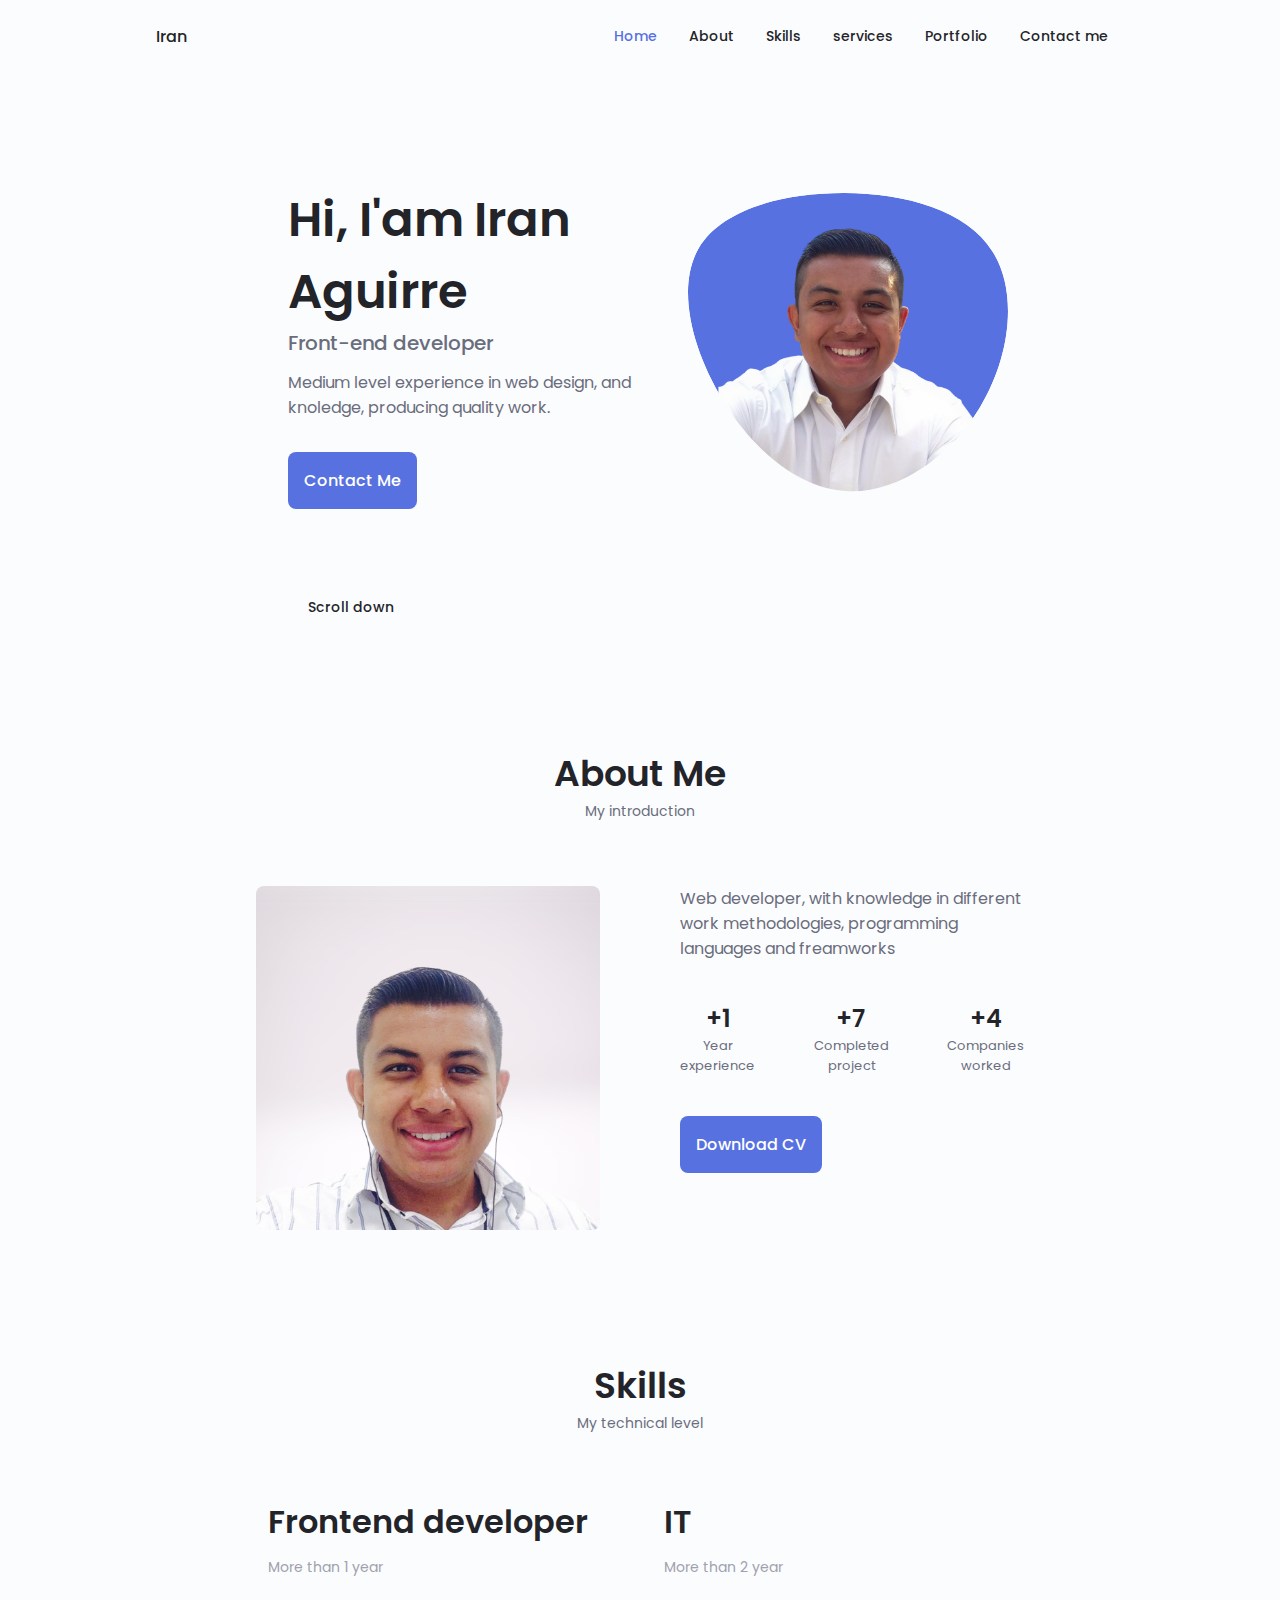
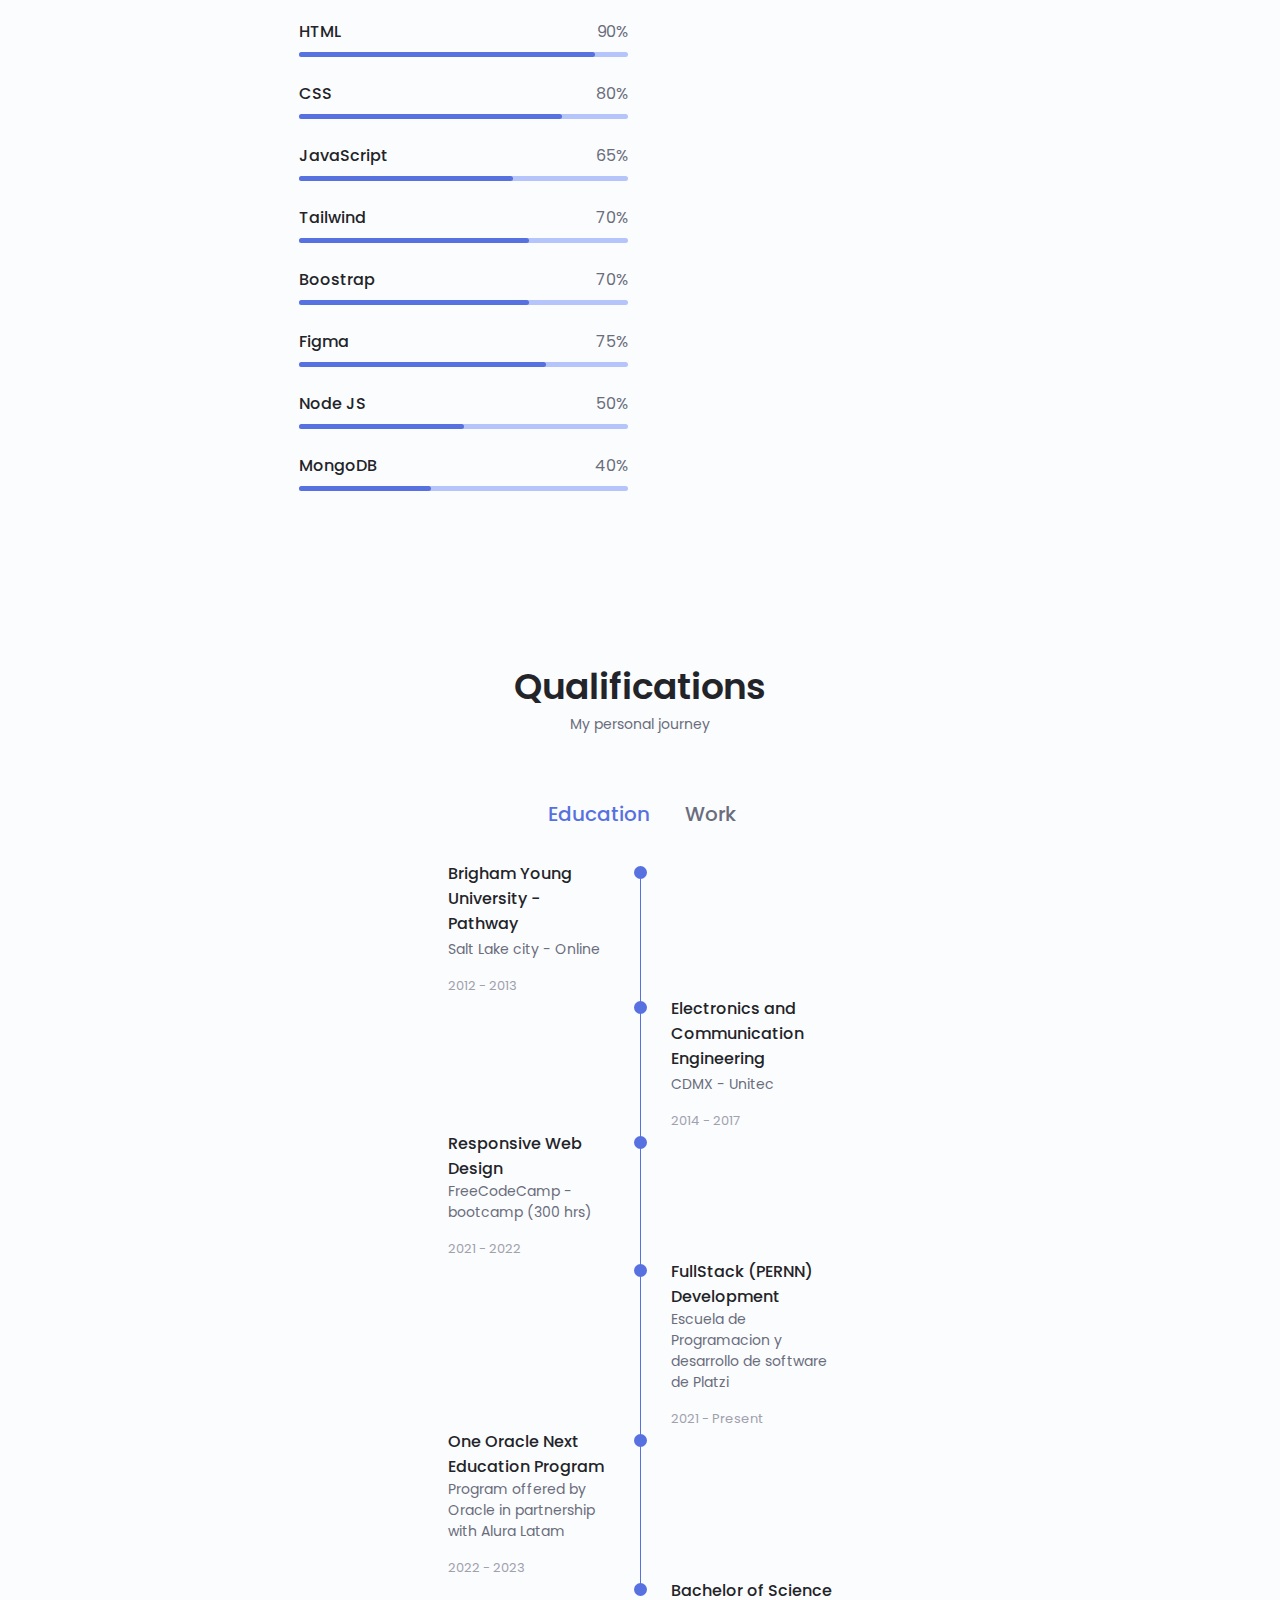
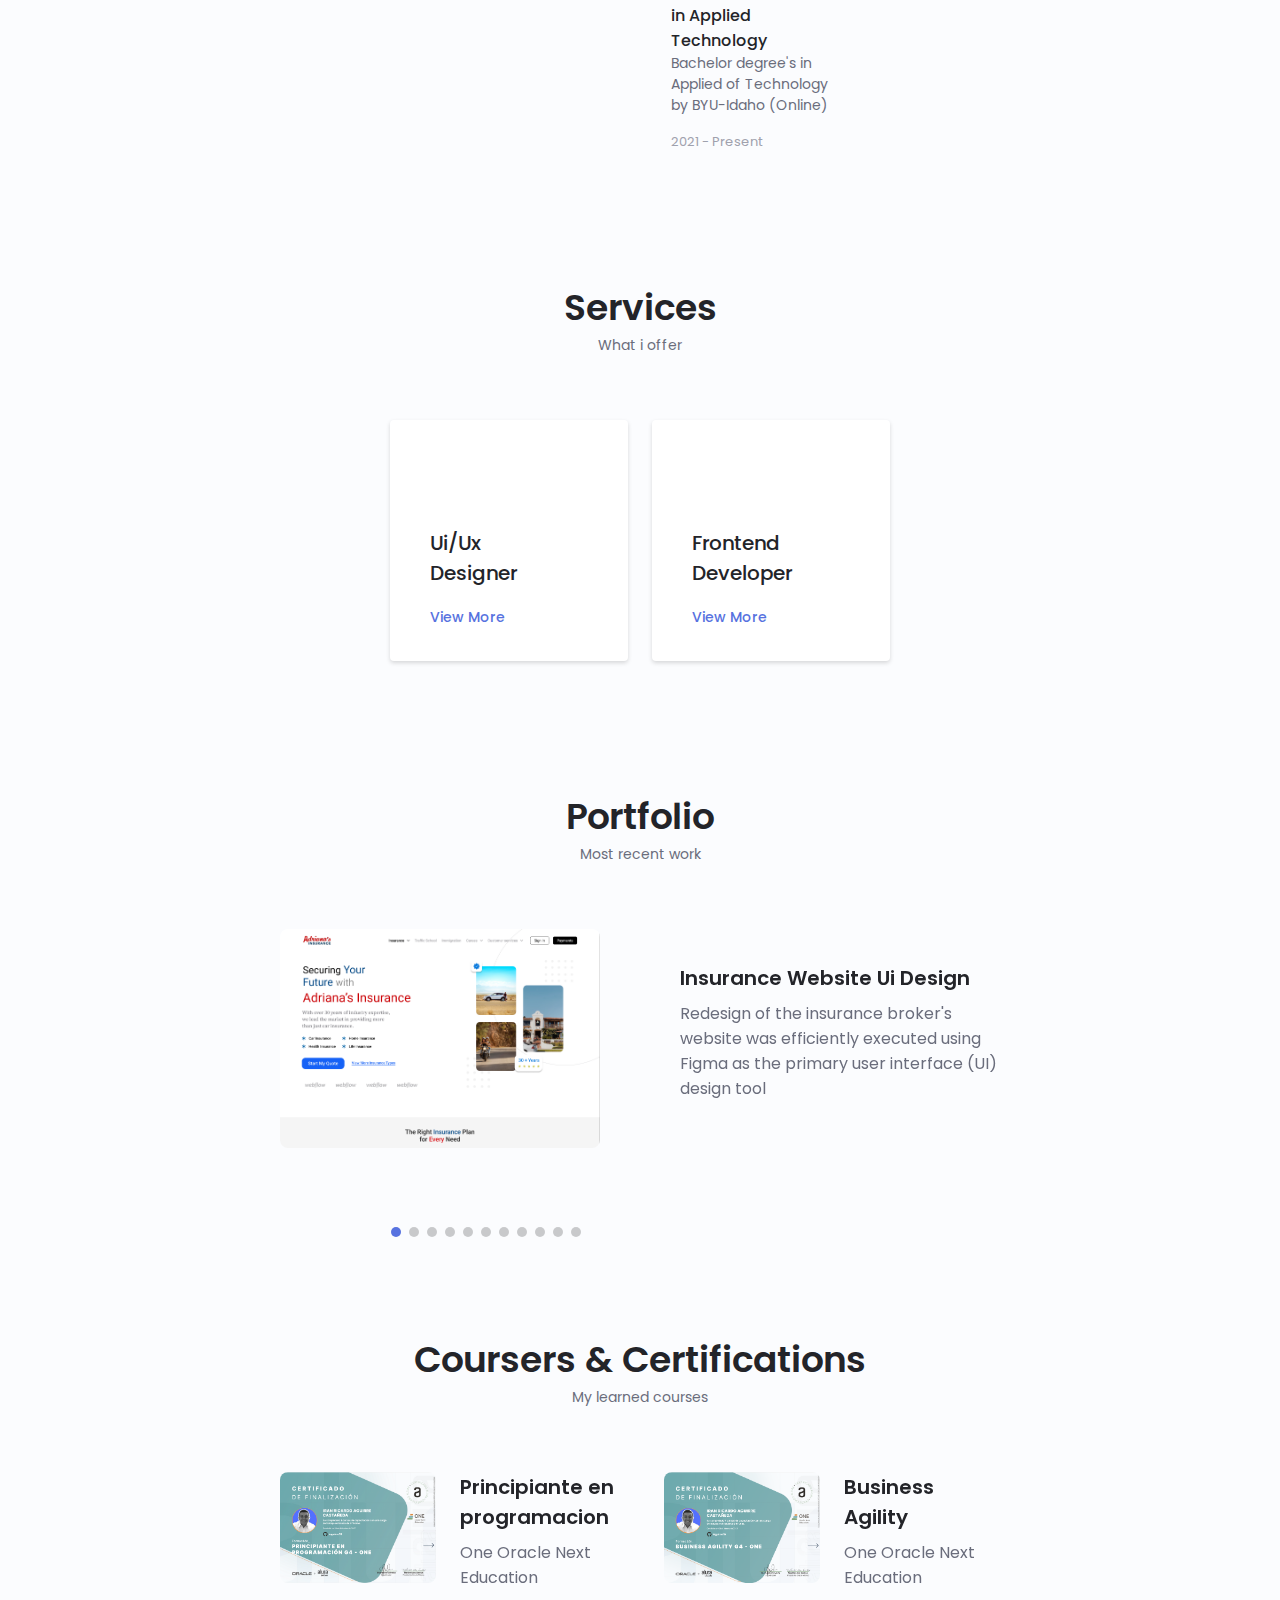
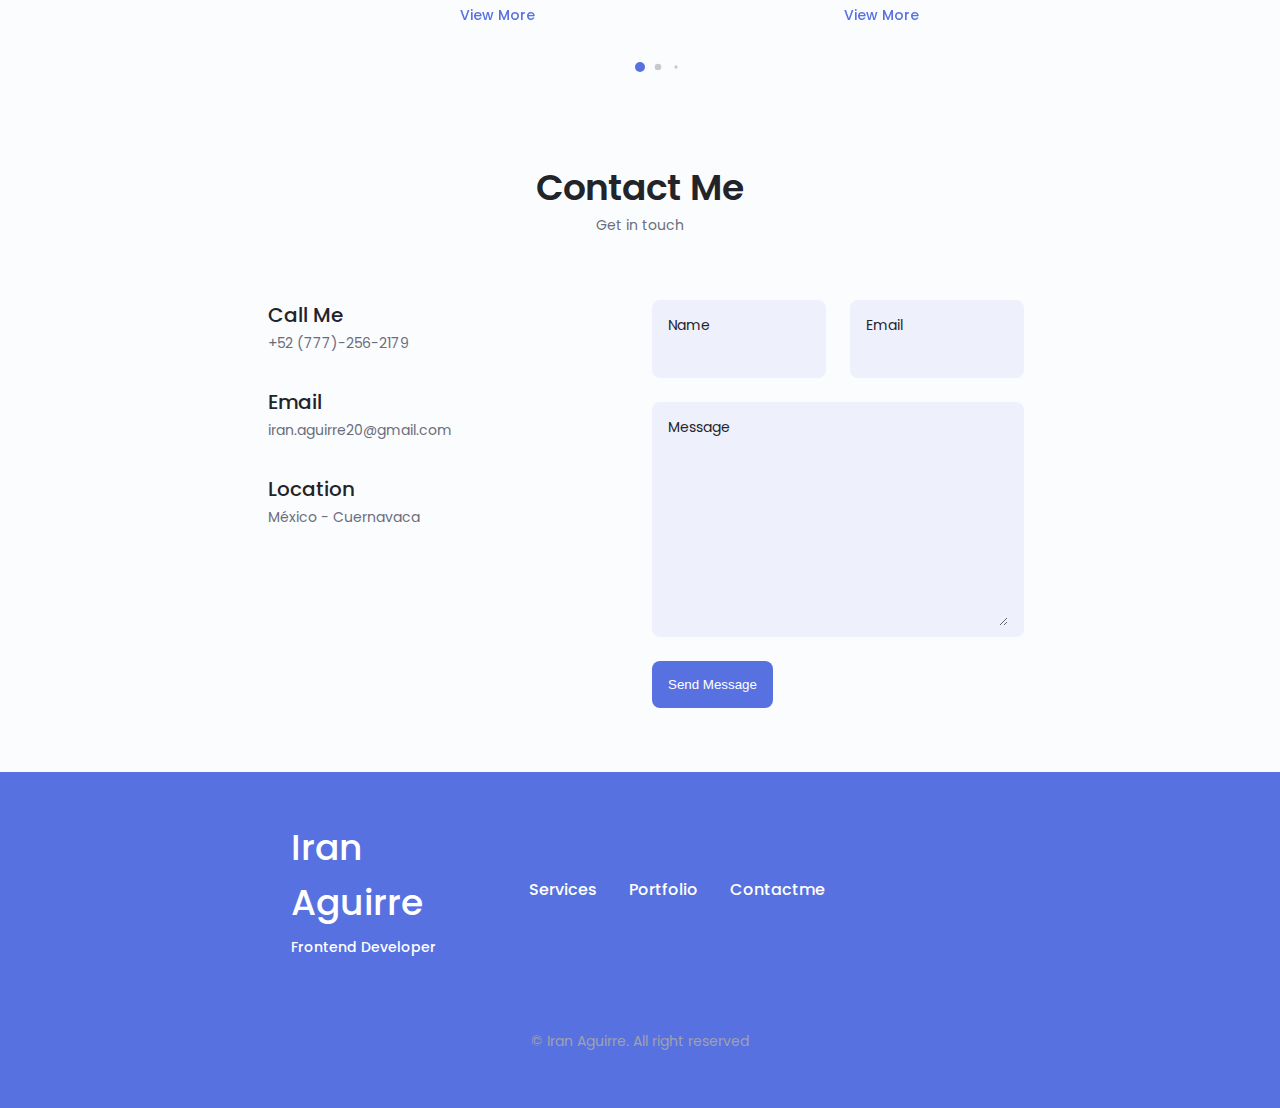
==== commit 025da395: "cv uploaded" ====
--- a/index.html
+++ b/index.html
@@ -144,12 +144,12 @@
                                 <span class="about__info-name">Completed <br> project</span>
                             </div>
                             <div>
-                                <span class="about__info-title">+3</span>
+                                <span class="about__info-title">+4</span>
                                 <span class="about__info-name">Companies <br> worked</span>
                             </div>
                         </div>
                         <div class="about__buttons">
-                            <a download="assets/pdf/cv-iranaguirre.pdf" href="assets/pdf/cv-iranaguirre.pdf" target="_blank" class="button button--flex">
+                            <a download="assets/pdf/cv-iranaguirre.pdf" href="assets/pdf/cv-iran-aguirre.pdf" target="_blank" class="button button--flex">
                             Download CV <i class="uil uil-download-alt button__icon"></i>
                             </a>
                         </div>
@@ -179,7 +179,7 @@
                                 <div class="skills__data">
                                     <div class="skills__titles">
                                         <h3 class="skills__name">HTML</h3>
-                                        <span class="skills__number">85%</span>
+                                        <span class="skills__number">90%</span>
                                     </div>
                                     <div class="skills__bar">
                                         <span class="skills__percentage skills__html"></span>
@@ -188,25 +188,25 @@
                                 <div class="skills__data">
                                     <div class="skills__titles">
                                         <h3 class="skills__name">CSS</h3>
+                                        <span class="skills__number">80%</span>
+                                    </div>
+                                    <div class="skills__bar">
+                                        <span class="skills__percentage skills__css"></span>
+                                    </div>
+                                </div>
+                                <div class="skills__data">
+                                    <div class="skills__titles">
+                                        <h3 class="skills__name">JavaScript</h3>
+                                        <span class="skills__number">65%</span>
+                                    </div>
+                                    <div class="skills__bar">
+                                        <span class="skills__percentage skills__js"></span>
+                                    </div>
+                                </div>
+                                <div class="skills__data">
+                                    <div class="skills__titles">
+                                        <h3 class="skills__name">Tailwind</h3>
                                         <span class="skills__number">70%</span>
-                                    </div>
-                                    <div class="skills__bar">
-                                        <span class="skills__percentage skills__css"></span>
-                                    </div>
-                                </div>
-                                <div class="skills__data">
-                                    <div class="skills__titles">
-                                        <h3 class="skills__name">JavaScript</h3>
-                                        <span class="skills__number">45%</span>
-                                    </div>
-                                    <div class="skills__bar">
-                                        <span class="skills__percentage skills__js"></span>
-                                    </div>
-                                </div>
-                                <div class="skills__data">
-                                    <div class="skills__titles">
-                                        <h3 class="skills__name">Tailwind</h3>
-                                        <span class="skills__number">60%</span>
                                     </div>
                                     <div class="skills__bar">
                                         <span class="skills__percentage skills__tailwind"></span>
@@ -224,10 +224,28 @@
                                 <div class="skills__data">
                                     <div class="skills__titles">
                                         <h3 class="skills__name">Figma</h3>
-                                        <span class="skills__number">45%</span>
+                                        <span class="skills__number">75%</span>
                                     </div>
                                     <div class="skills__bar">
                                         <span class="skills__percentage skills__figma"></span>
+                                    </div>
+                                </div>
+                                <div class="skills__data">
+                                    <div class="skills__titles">
+                                        <h3 class="skills__name">Node JS</h3>
+                                        <span class="skills__number">50%</span>
+                                    </div>
+                                    <div class="skills__bar">
+                                        <span class="skills__percentage skills__node"></span>
+                                    </div>
+                                </div>
+                                <div class="skills__data">
+                                    <div class="skills__titles">
+                                        <h3 class="skills__name">MongoDB</h3>
+                                        <span class="skills__number">40%</span>
+                                    </div>
+                                    <div class="skills__bar">
+                                        <span class="skills__percentage skills__mongo"></span>
                                     </div>
                                 </div>
                             </div>
@@ -465,7 +483,7 @@
                                 
                                 <div>
                                     <span class="qualification__rounder"></span>
-                                    <!-- <span class="qualification__line"></span> -->
+                                    <span class="qualification__line"></span>
                                 </div>
                                 
                                 <div>
@@ -475,6 +493,21 @@
                                         <i class="uil uil-calendar-alt"></i>
                                         2022 - present
                                     </div>
+                                </div>
+                            </div>
+                             <!--==================== QUALIFICATION 3 ====================-->
+                            <div class="qualification__data">
+                                <div>
+                                    <h3 class="qualification__title">FullStack Developer</h3>
+                                    <span class="qualification__subtitle">AGI Business Group - Rancho Cucamonca CA.</span>
+                                    <div class="qualification__calendar">
+                                        <i class="uil uil-calendar-alt"></i>
+                                        May 2023 - September 2023
+                                    </div>
+                                </div>
+                                <div>
+                                    <span class="qualification__rounder"></span>
+                                    <!-- <span class="qualification__line"></span> -->
                                 </div>
                             </div>
                         </div>
@@ -583,6 +616,92 @@
 
                 <div class="portfolio__container container swiper mySwiper">
                     <div class="swiper-wrapper">
+            <!--======================== Portofolio ui design  =======================-->
+
+                        <div class="portfolio__content grid swiper-slide">
+                            <img src="assets/img/portfolioWS/adrianas-ui.png"  alt="imagen project 1" class="portfolio__img">
+                            
+                            <div class="portfolio__data">
+                                <h3 class="portfolio__title">Insurance Website Ui Design</h3>
+                                <p class="portfolio__description">Redesign of the insurance broker's website was efficiently executed using Figma as the primary user interface (UI) design tool</p>
+                                
+                            </div>
+                        </div>
+
+            
+            <!--======================== Portofolio ui design  =======================-->
+
+                        <div class="portfolio__content grid swiper-slide">
+                            <img src="assets/img/portfolioWS/agi-phone-book.png"  alt="imagen project 1" class="portfolio__img">
+                            
+                            <div class="portfolio__data">
+                                <h3 class="portfolio__title">Phonebook Dashboard</h3>
+                                <p class="portfolio__description">This project involved designing the UI, creating the frontend with HTML, CSS, and JavaScript, and building the backend with Node.js and Express. It also integrated a MongoDB database. The application enables efficient contact management, user administration, and role-based permissions for secure access.</p>
+                                
+                            </div>
+                        </div>
+            <!--======================== Portofolio ui design  =======================-->
+
+                        <div class="portfolio__content grid swiper-slide">
+                            <img src="assets/img/portfolioWS/Hr-form.png"  alt="imagen project 1" class="portfolio__img">
+                            
+                            <div class="portfolio__data">
+                                <h3 class="portfolio__title">HR Form</h3>
+                                <p class="portfolio__description">This project focused on HR Form development, combining UI design with HTML, CSS, and JavaScript implementation. The program streamlines HR-related processes, ensuring an efficient and user-friendly experience.</p>
+                                
+                            </div>
+                        </div>
+            <!--======================== Portofolio ui design  =======================-->
+
+                        <div class="portfolio__content grid swiper-slide">
+                            <img src="assets/img/portfolioWS/user-profile.jpg"  alt="imagen project 1" class="portfolio__img">
+                            
+                            <div class="portfolio__data">
+                                <h3 class="portfolio__title">User Dashboard</h3>
+                                <p class="portfolio__description">This project centered on a User Dashboard, featuring a user interface designed with HTML, CSS, and JavaScript. The dashboard enhances user experience, providing easy access to key information and functionalities.</p>
+                                
+                            </div>
+                        </div>
+            <!--======================== Portofolio ui design  =======================-->
+
+                        <div class="portfolio__content grid swiper-slide">
+                            <img src="assets/img/portfolioWS/evitiu.png"  alt="imagen project 1" class="portfolio__img">
+                            
+                            <div class="portfolio__data">
+                                <h3 class="portfolio__title">Evitiu Website</h3>
+                                <p class="portfolio__description">This project involved creating a website for Evitiu, a software company. The website showcases the company's products and services, utilizing a user-friendly interface built with HTML, CSS, and JavaScript to enhance online presence and user engagement.</p>
+
+                                <a href="https://evitiu-demo-2.netlify.app/"    target="_blank" class="button button--flex button--small   portfolio__button" >
+                                    Demo <i class="uil uil-arrow-right button__icon"></i>
+                                </a>
+                                
+                            </div>
+                        </div>
+            <!--======================== Portofolio ui design  =======================-->
+
+                        <div class="portfolio__content grid swiper-slide">
+                            <img src="assets/img/portfolioWS/Eagle-services.png"  alt="imagen project 1" class="portfolio__img">
+                            
+                            <div class="portfolio__data">
+                                <h3 class="portfolio__title">Insurance Landing Page</h3>
+                                <p class="portfolio__description">This project focused on a landing page for a California-based insurance company. The landing page, designed to capture leads and provide essential information, was built using HTML, CSS, and JavaScript, delivering a compelling online presence for the company.</p>           
+                            </div>
+                        </div>
+
+            <!--======================== Portofolio furniture =======================-->
+
+                        <div class="portfolio__content grid swiper-slide">
+                            <img src="assets/img/imagenesparaportafolio/tienda-muebles-min.png"  alt="imagen project 1" class="portfolio__img">
+                            
+                            <div class="portfolio__data">
+                                <h3 class="portfolio__title">Furniture Store</h3>
+                                <p class="portfolio__description">Website adaptable to all  devices, with ui components made with Html & Css</p>
+                                <a href="https://tienda-cuernamoda.netlify.app/"    target="_blank" class="button button--flex button--small   portfolio__button" >
+                                    Demo <i class="uil uil-arrow-right button__icon"></i>
+                                </a>
+                            </div>
+                        </div>
+
                         <div class="portfolio__content grid swiper-slide">
                             <img src="assets/img/text-encriptador.png"  alt="imagen project 1" class="portfolio__img">
                             
@@ -594,17 +713,6 @@
                                 </a>
                             </div>
                         </div>
-                        <div class="portfolio__content grid swiper-slide">
-                            <img src="assets/img/imagenesparaportafolio/tienda-muebles-min.png"  alt="imagen project 1" class="portfolio__img">
-                            
-                            <div class="portfolio__data">
-                                <h3 class="portfolio__title">Furniture Store</h3>
-                                <p class="portfolio__description">Website adaptable to all  devices, with ui components made with Html & Css</p>
-                                <a href="https://tienda-cuernamoda.netlify.app/"    target="_blank" class="button button--flex button--small   portfolio__button" >
-                                    Demo <i class="uil uil-arrow-right button__icon"></i>
-                                </a>
-                            </div>
-                        </div>
 
             <!--======================== Portofolio 2 =======================-->
                         <div class="portfolio__content grid swiper-slide">
@@ -645,19 +753,10 @@
                             </div>
                         </div>
             <!--======================== Portofolio 6 =======================-->
-                        <div class="portfolio__content grid swiper-slide">
-                            <img src="assets/img/imagenesparaportafolio/arquitectura-bosques.png" alt="imagen project 1" class="portfolio__img">
-
-                            <div class="portfolio__data">
-                                <h3 class="portfolio__title">Arquitectura Bosques</h3>
-                                <p class="portfolio__description">Website adaptable to all  devices, with ui components and animated interactions</p>
-                                <a href="https://lucent-lokum-23356b.netlify.app/"  target="_blank" class="button button--flex button--small     portfolio__button">
-                                    Demo <i class="uil uil-arrow-right button__icon"></i>
-                                </a>
-                            </div>
-                        </div>
-                    </div>
-            <!--======================== Portofolio 1 =======================-->
+                        
+                        
+                    </div>
+            <!--======================== Portofolio 7 =======================-->
                     <div class="swiper-button-next">
                         <i class="uil uil-angle-right-b swiper-portfolio-icon"></i>
                     </div>
@@ -770,7 +869,7 @@
 
                             <div>
                                 <h3 class="contact__title">Call Me</h3>
-                                <span class="contact__subtitle">+52 777-268-7842</span>
+                                <span class="contact__subtitle">+52 (777)-256-2179</span>
                             </div>
                         </div>
                     
@@ -788,7 +887,7 @@
                         
                             <div>
                                 <h3 class="contact__title">Location</h3>
-                                <span class="contact__subtitle">México - Monterrey</span>
+                                <span class="contact__subtitle">México - Cuernavaca</span>
                             </div>
                         </div>
                     </div>
--- a/assets/css/styles.css
+++ b/assets/css/styles.css
@@ -446,16 +446,16 @@
   background-color: var(--first-color);
 }
 .skills__html{
-  width: 85%;
+  width: 90%;
 }
 .skills__css{
+  width: 80%;
+}
+.skills__js{
+  width: 65%;
+}
+.skills__tailwind{
   width: 70%;
-}
-.skills__js{
-  width: 35%;
-}
-.skills__tailwind{
-  width: 60%;
 }
 .skills__boostrap{
   width: 70%;
@@ -473,7 +473,13 @@
   width: 40%;
 }
 .skills__figma{
+  width: 75%;
+}
+.skills__node{
   width: 50%;
+}
+.skills__mongo{
+  width: 40%;
 }
 .skills__sketch{
   width: 75%;
@@ -483,9 +489,6 @@
 }
 .skills__cpam{
   width: 75%;
-}
-.skills__figma{
-  width: 45%;
 }
 .skills__close .skills__list{
   height: 0;
